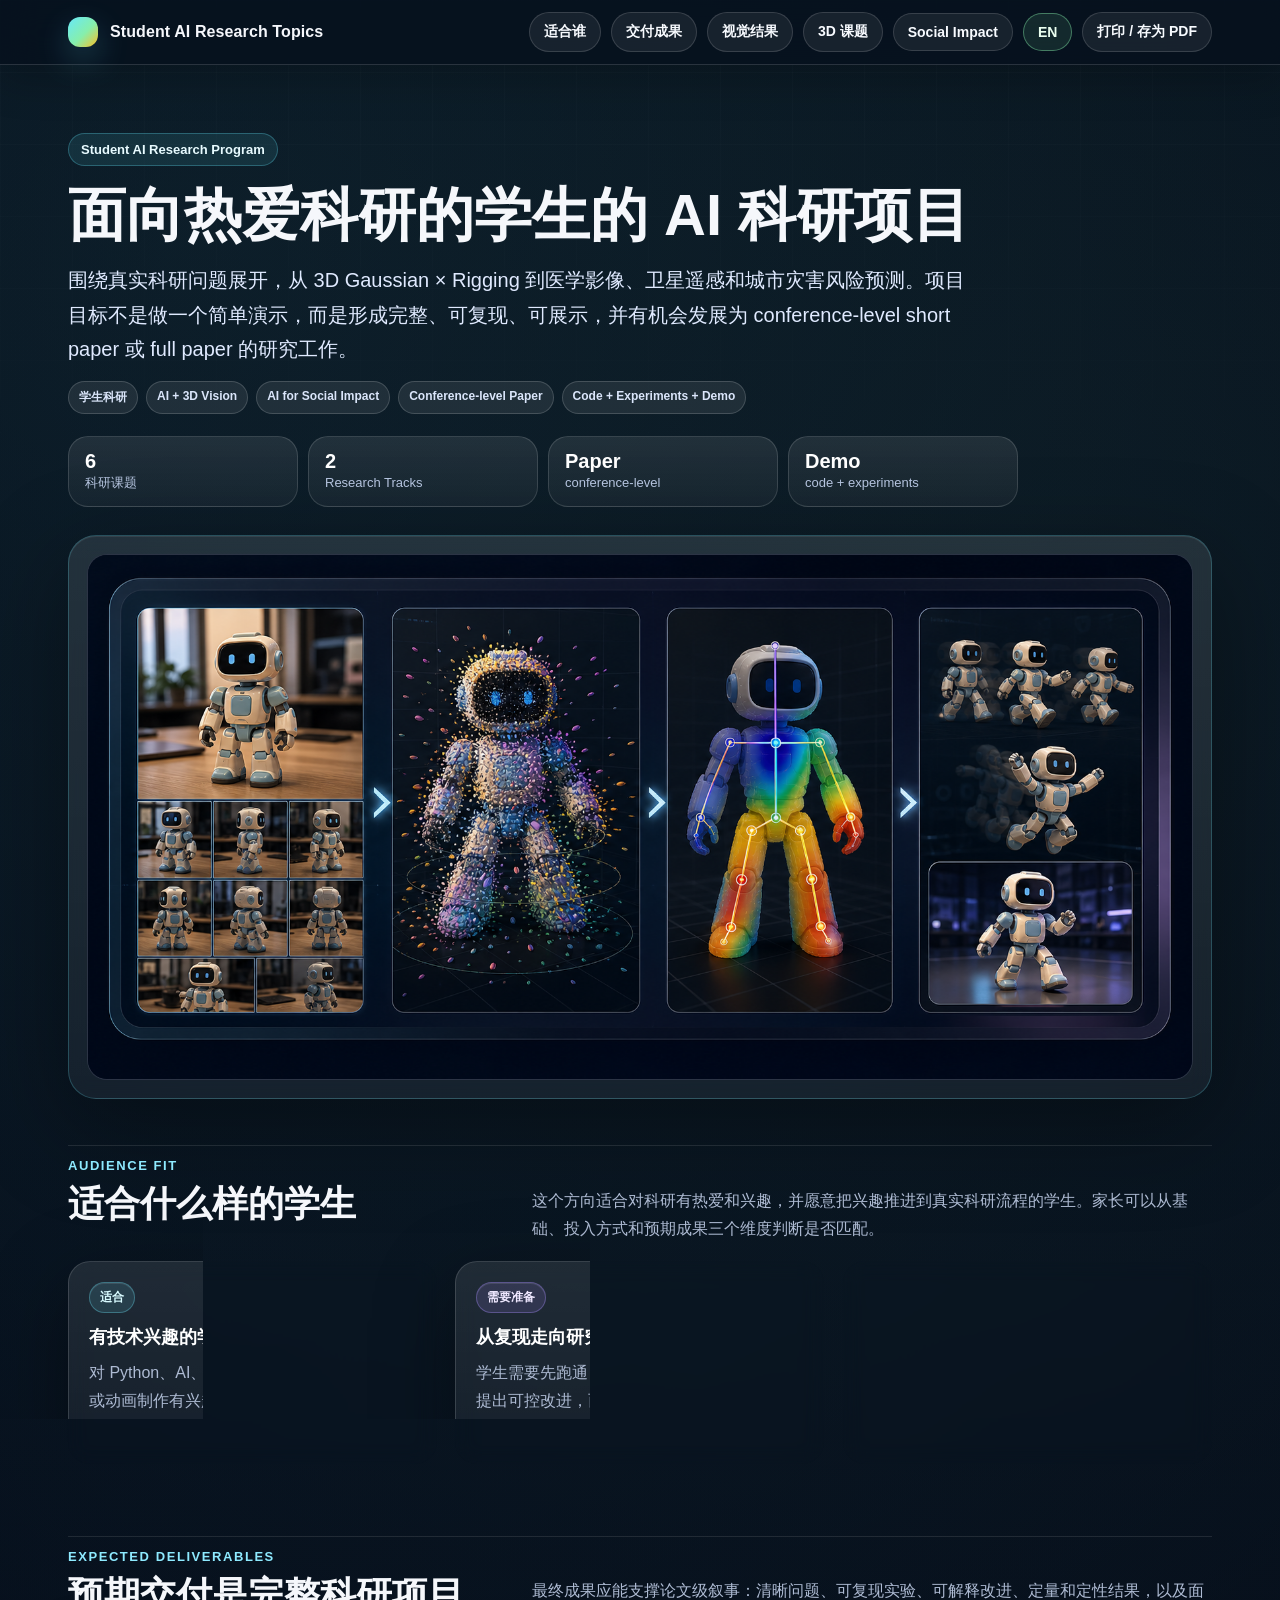
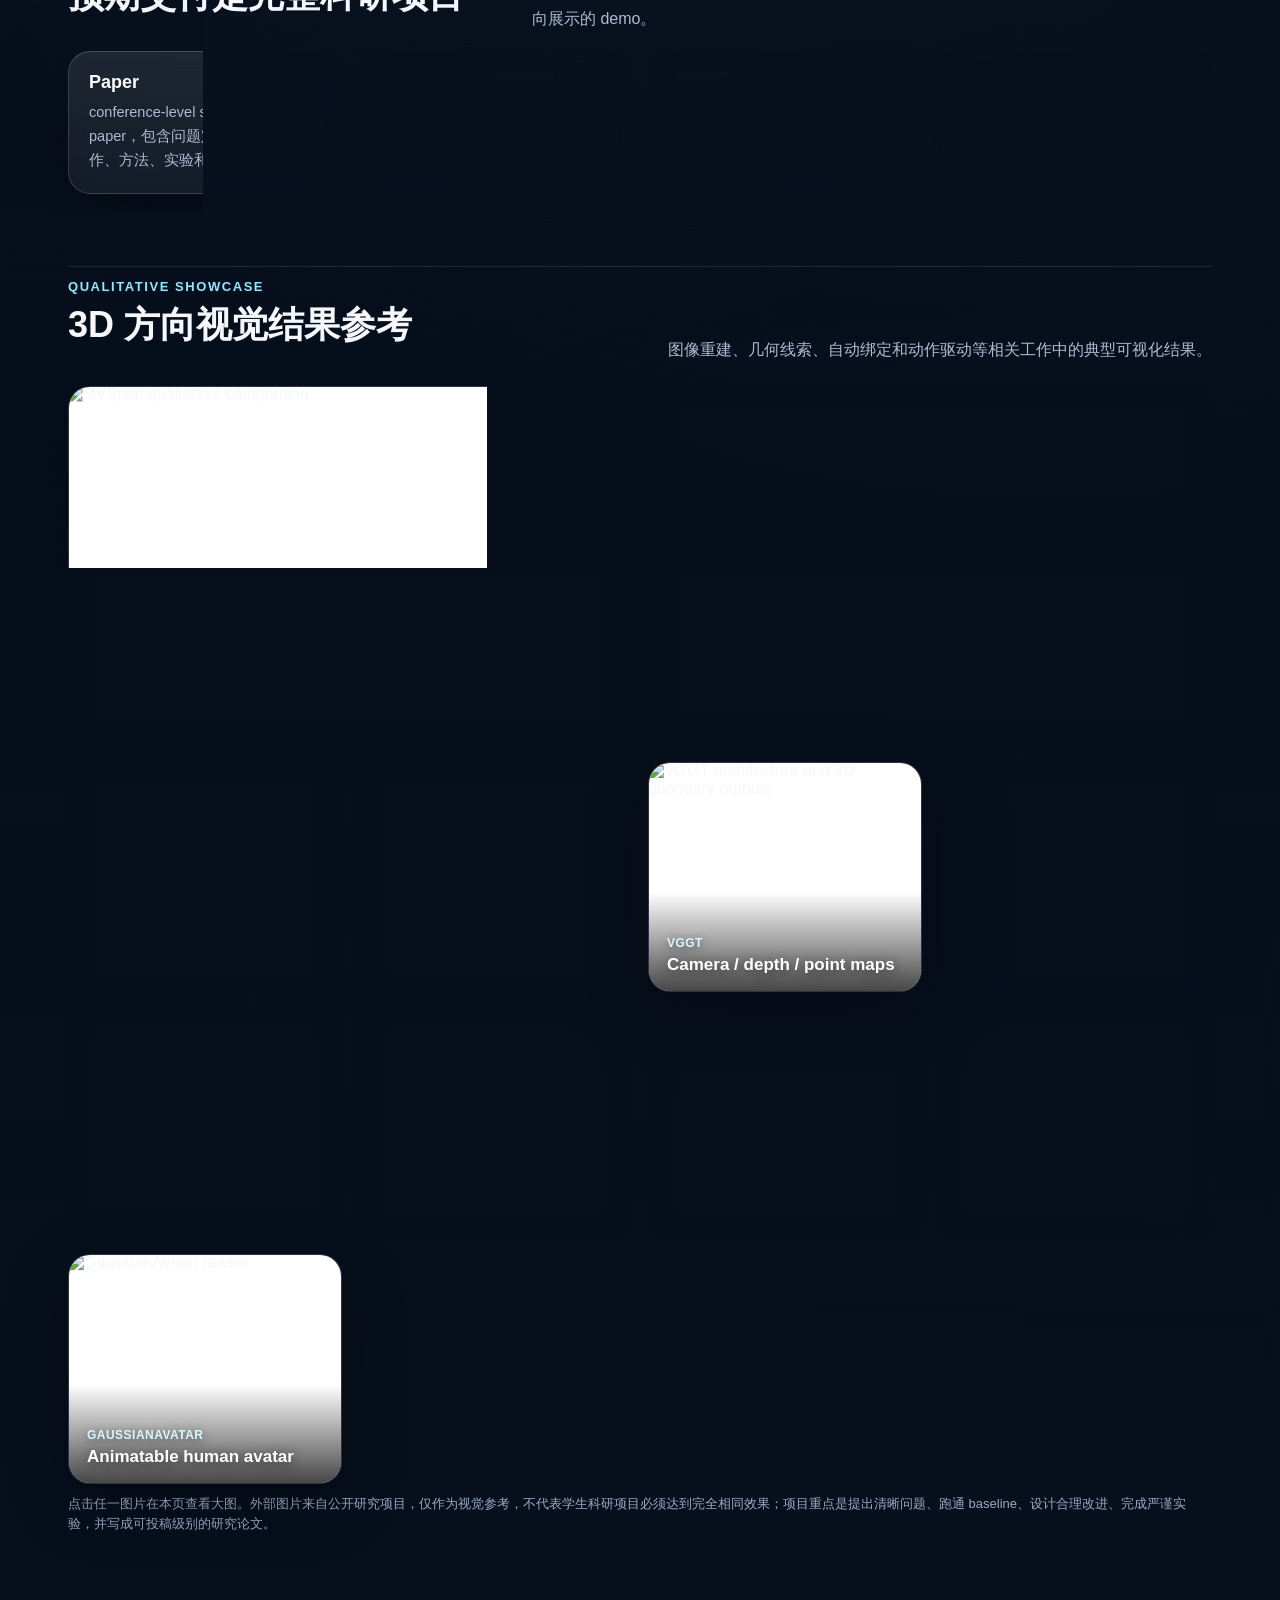
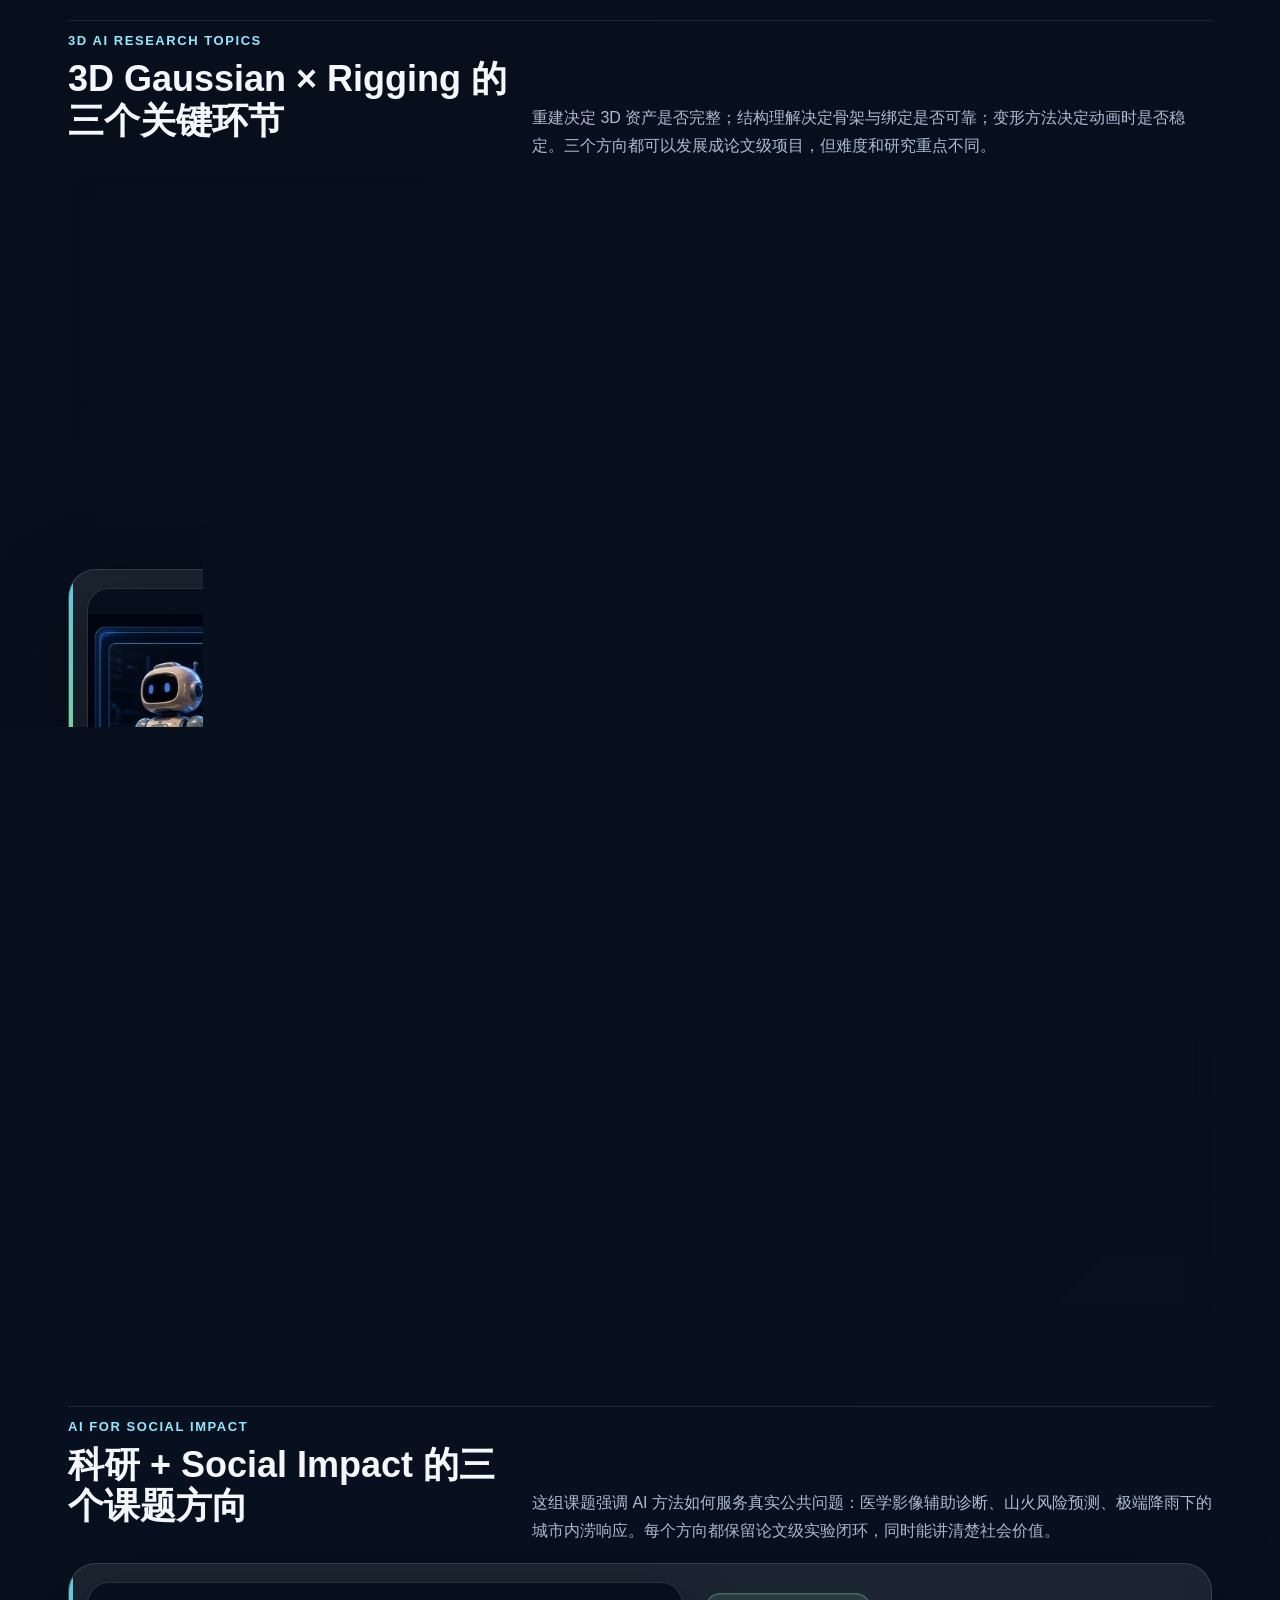
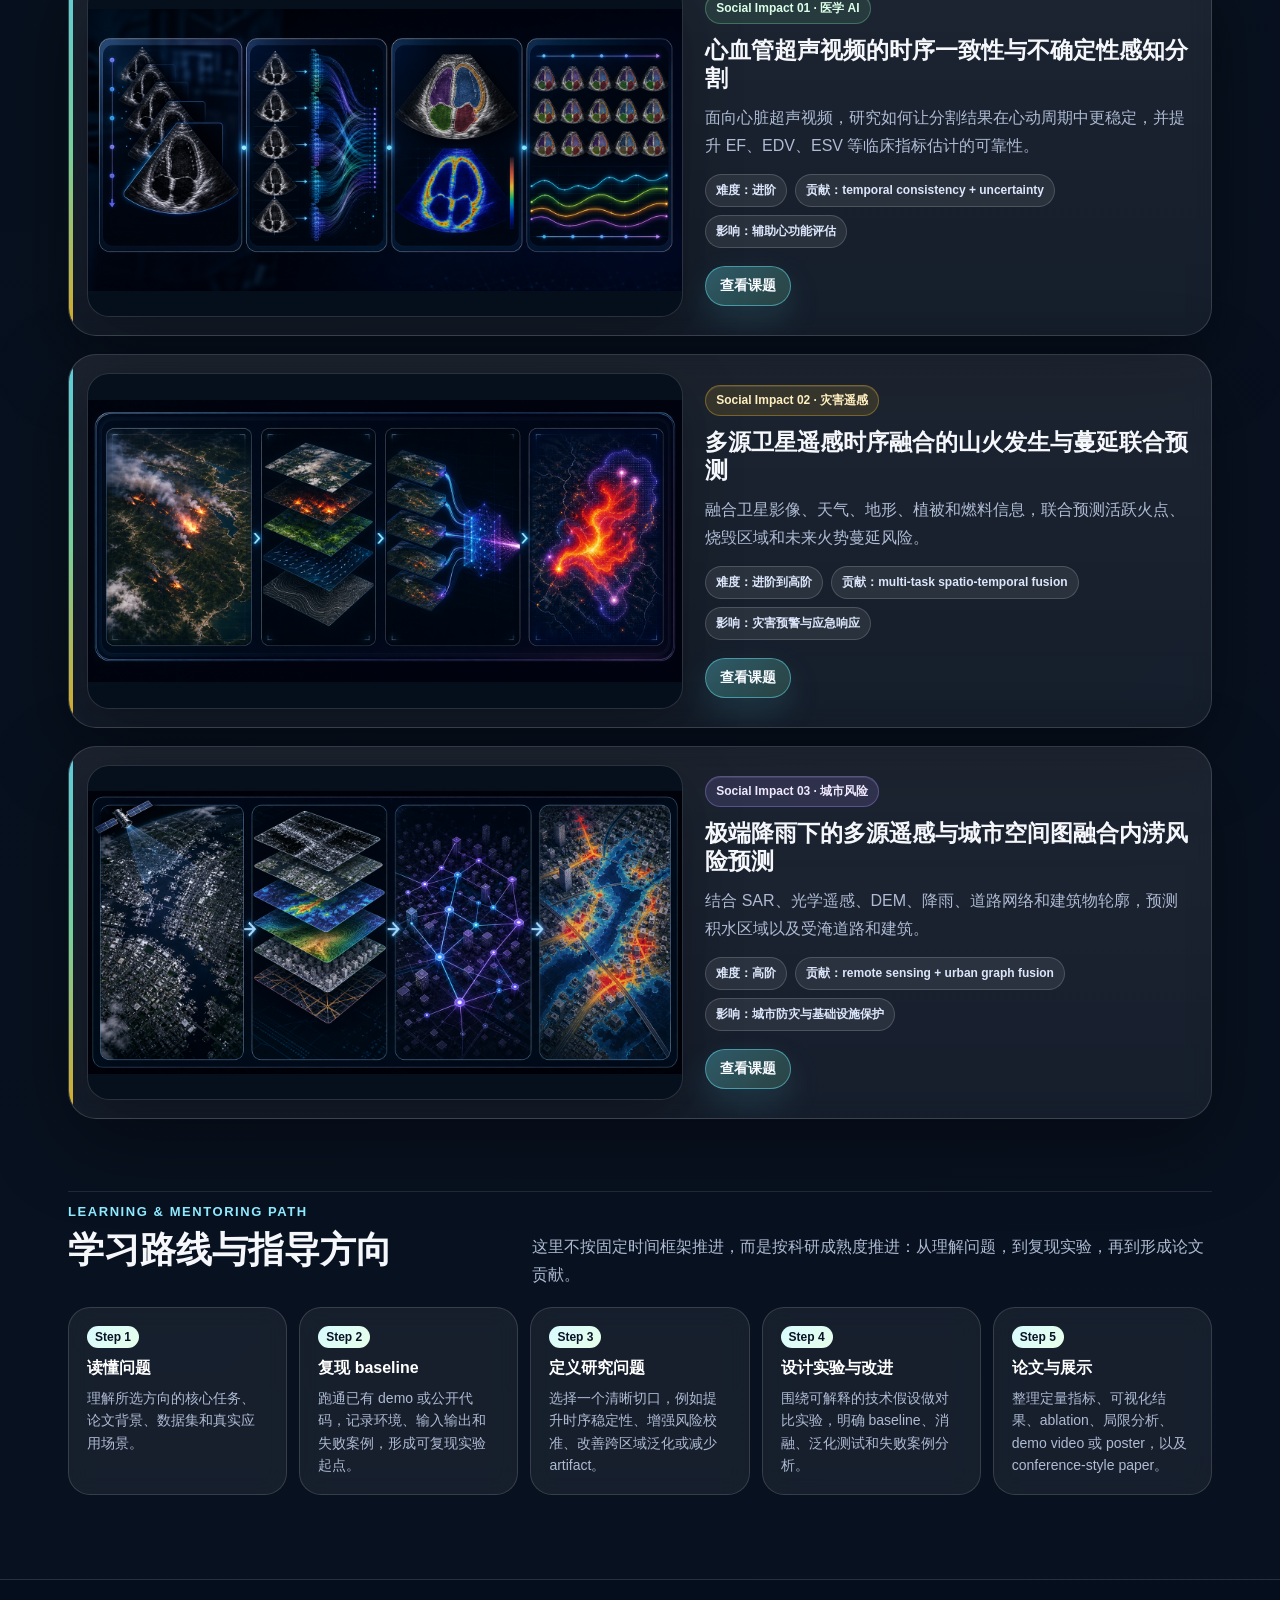
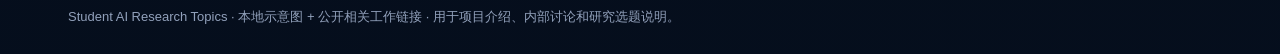
==== index.html @ fefeb930 "Initial commit" ====
﻿<!DOCTYPE html>
<html lang="zh-CN"><head><meta charset="utf-8"><meta name="viewport" content="width=device-width, initial-scale=1"><link rel="stylesheet" href="assets/style.css"><title>学生 AI 科研课题总览</title><meta name="description" content="面向对科研有热爱和兴趣的学生的 AI 科研课题总览，覆盖 3D AI 与 AI for Social Impact，目标产出 conference-level short paper 或 full paper。"></head><body><nav class="nav"><div class="container nav-inner"><a class="brand" href="index.html"><span class="brand-mark"></span><span>Student AI Research Topics</span></a><div class="nav-links"><a class="nav-link" href="index.html#fit">适合谁</a><a class="nav-link" href="index.html#deliverables">交付成果</a><a class="nav-link" href="index.html#showcase">视觉结果</a><a class="nav-link" href="index.html#topics">3D 课题</a><a class="nav-link" href="index.html#social-impact">Social Impact</a><a class="nav-link" href="index_en.html">EN</a><button class="btn" onclick="window.print()">打印 / 存为 PDF</button></div></div></nav><main>
<header class="hero visual-hero" id="overview"><div class="container"><div class="kicker">Student AI Research Program</div><h1>面向热爱科研的学生的 AI 科研项目</h1><p class="lead">围绕真实科研问题展开，从 3D Gaussian × Rigging 到医学影像、卫星遥感和城市灾害风险预测。项目目标不是做一个简单演示，而是形成完整、可复现、可展示，并有机会发展为 conference-level short paper 或 full paper 的研究工作。</p><div class="pills"><span class="pill">学生科研</span><span class="pill">AI + 3D Vision</span><span class="pill">AI for Social Impact</span><span class="pill">Conference-level Paper</span><span class="pill">Code + Experiments + Demo</span></div><div class="hero-metrics"><span><strong>6</strong>科研课题</span><span><strong>2</strong>Research Tracks</span><span><strong>Paper</strong>conference-level</span><span><strong>Demo</strong>code + experiments</span></div><div class="hero-card wide-teaser"><img src="assets/overview_pipeline_real.png" alt="从照片输入到3D Gaussian重建、骨架绑定和动画输出的真实风格流程图"></div></div></header>

<section id="fit" class="section-tight"><div class="container"><div class="section-title"><div><div class="eyebrow">Audience Fit</div><h2>适合什么样的学生</h2></div><p>这个方向适合对科研有热爱和兴趣，并愿意把兴趣推进到真实科研流程的学生。家长可以从基础、投入方式和预期成果三个维度判断是否匹配。</p></div><div class="grid-3"><article class="card compact"><span class="badge">适合</span><h4>有技术兴趣的学生</h4><p>对 Python、AI、数学、计算机视觉、3D 建模或动画制作有兴趣，愿意阅读论文、跑实验、分析失败案例。</p></article><article class="card compact"><span class="badge purple">需要准备</span><h4>从复现走向研究</h4><p>学生需要先跑通 baseline，再通过可视化诊断提出可控改进，而不是只拼接现成工具或制作演示视频。</p></article><article class="card compact"><span class="badge gold">不适合</span><h4>只想快速出展示效果</h4><p>如果完全不想写代码、不愿意调试模型，或只追求短期视觉包装，这个方向的科研强度会偏高。</p></article></div></div></section>

<section id="deliverables"><div class="container"><div class="section-title"><div><div class="eyebrow">Expected Deliverables</div><h2>预期交付是完整科研项目</h2></div><p>最终成果应能支撑论文级叙事：清晰问题、可复现实验、可解释改进、定量和定性结果，以及面向展示的 demo。</p></div><div class="grid-4 deliverable-grid"><article class="card compact"><strong>Paper</strong><p>conference-level short paper 或 full paper，包含问题定义、相关工作、方法、实验和局限分析。</p></article><article class="card compact"><strong>Code</strong><p>可运行的 GitHub 项目，记录环境、数据处理、baseline、改进模块和实验脚本。</p></article><article class="card compact"><strong>Results</strong><p>新视角渲染、3D viewer、骨架或热力图、动画对比、失败案例和关键指标表格。</p></article><article class="card compact"><strong>Presentation</strong><p>demo video、poster 或 slides，用于科研展示、申请材料和面试讲解。</p></article></div></div></section>

<section id="showcase" class="section-tight"><div class="container"><div class="section-title visual-title"><div><div class="eyebrow">Qualitative Showcase</div><h2>3D 方向视觉结果参考</h2></div><p>图像重建、几何线索、自动绑定和动作驱动等相关工作中的典型可视化结果。</p></div>
<div class="showcase-grid">
  <article class="showcase-card showcase-large"><button class="showcase-trigger" type="button" data-image="https://donydchen.github.io/mvsplat/static/images/sota_comparisons.png" data-title="MVSplat" data-subtitle="Sparse views → novel views" data-caption="少量输入视角生成可从新角度观看的 3D 表示。" data-source="https://donydchen.github.io/mvsplat/"><img src="https://donydchen.github.io/mvsplat/static/images/sota_comparisons.png" alt="MVSplat qualitative comparison" loading="lazy"><span class="zoom-hint">查看大图</span></button><div class="showcase-caption"><span>MVSplat</span><strong>Sparse views → novel views</strong></div></article>
  <article class="showcase-card showcase-large"><button class="showcase-trigger" type="button" data-image="https://yaoyx689.github.io/riggs_materials/teaser.png" data-title="RigGS" data-subtitle="Skeleton-driven articulated Gaussians" data-caption="骨架驱动的 articulated Gaussian 结果，展示从静态 3D 表示到可动资产的过渡。" data-source="https://yaoyx689.github.io/RigGS.html"><img src="https://yaoyx689.github.io/riggs_materials/teaser.png" alt="RigGS qualitative teaser" loading="lazy"><span class="zoom-hint">查看大图</span></button><div class="showcase-caption"><span>RigGS</span><strong>Skeleton-driven articulated Gaussians</strong></div></article>
  <article class="showcase-card"><button class="showcase-trigger" type="button" data-image="https://repo-sam.inria.fr/fungraph/3d-gaussian-splatting/content/images/comparisons/ours_bicycle.png" data-title="3DGS" data-subtitle="Photorealistic 3D rendering" data-caption="3D Gaussian Splatting 的高质量渲染效果。" data-source="https://repo-sam.inria.fr/fungraph/3d-gaussian-splatting/"><img src="https://repo-sam.inria.fr/fungraph/3d-gaussian-splatting/content/images/comparisons/ours_bicycle.png" alt="3D Gaussian Splatting bicycle scene" loading="lazy"><span class="zoom-hint">查看大图</span></button><div class="showcase-caption"><span>3DGS</span><strong>Photorealistic 3D rendering</strong></div></article>
  <article class="showcase-card"><button class="showcase-trigger" type="button" data-image="https://donydchen.github.io/mvsplat/static/images/point_clouds.png" data-title="MVSplat" data-subtitle="Geometry / depth evidence" data-caption="从图像中恢复点云、深度等几何线索。" data-source="https://donydchen.github.io/mvsplat/"><img src="https://donydchen.github.io/mvsplat/static/images/point_clouds.png" alt="MVSplat point cloud and depth maps" loading="lazy"><span class="zoom-hint">查看大图</span></button><div class="showcase-caption"><span>MVSplat</span><strong>Geometry / depth evidence</strong></div></article>
  <article class="showcase-card"><button class="showcase-trigger" type="button" data-image="https://vgg-t.github.io/resources/architecture_v4.png" data-title="VGGT" data-subtitle="Camera / depth / point maps" data-caption="相机、深度、点图等几何预测可以为 sparse-view reconstruction 提供先验。" data-source="https://vgg-t.github.io/"><img src="https://vgg-t.github.io/resources/architecture_v4.png" alt="VGGT architecture and 3D geometry outputs" loading="lazy"><span class="zoom-hint">查看大图</span></button><div class="showcase-caption"><span>VGGT</span><strong>Camera / depth / point maps</strong></div></article>
  <article class="showcase-card"><button class="showcase-trigger" type="button" data-image="https://zjp-shadow.github.io/works/UniRig/static/images/result.png" data-title="UniRig" data-subtitle="3D model → skeleton &amp; skinning" data-caption="自动预测骨架与 skinning weights，让 3D 模型能够被驱动。" data-source="https://zjp-shadow.github.io/works/UniRig/"><img src="https://zjp-shadow.github.io/works/UniRig/static/images/result.png" alt="UniRig rigging result" loading="lazy"><span class="zoom-hint">查看大图</span></button><div class="showcase-caption"><span>UniRig</span><strong>3D model → skeleton &amp; skinning</strong></div></article>
  <article class="showcase-card"><button class="showcase-trigger" type="button" data-image="https://zjp-shadow.github.io/works/UniRig/static/images/pipeline.png" data-title="UniRig" data-subtitle="Automatic rigging pipeline" data-caption="从几何输入到 skeleton、joint、skinning 的自动绑定流程。" data-source="https://zjp-shadow.github.io/works/UniRig/"><img src="https://zjp-shadow.github.io/works/UniRig/static/images/pipeline.png" alt="UniRig pipeline" loading="lazy"><span class="zoom-hint">查看大图</span></button><div class="showcase-caption"><span>UniRig</span><strong>Automatic rigging pipeline</strong></div></article>
  <article class="showcase-card"><button class="showcase-trigger" type="button" data-image="https://yaoyx689.github.io/riggs_materials/pipeline.png" data-title="RigGS" data-subtitle="Pose editing &amp; interpolation" data-caption="在 Gaussian 表示上进行姿态编辑、插值和变形渲染。" data-source="https://yaoyx689.github.io/RigGS.html"><img src="https://yaoyx689.github.io/riggs_materials/pipeline.png" alt="RigGS pipeline" loading="lazy"><span class="zoom-hint">查看大图</span></button><div class="showcase-caption"><span>RigGS</span><strong>Pose editing &amp; interpolation</strong></div></article>
  <article class="showcase-card"><button class="showcase-trigger" type="button" data-image="https://animatable-gaussians.github.io/assets/overview.jpg" data-title="Animatable Gaussians" data-subtitle="Pose-dependent Gaussian maps" data-caption="面向人体/角色动画的 Gaussian-based 表示。" data-source="https://animatable-gaussians.github.io/"><img src="https://animatable-gaussians.github.io/assets/overview.jpg" alt="Animatable Gaussians overview" loading="lazy"><span class="zoom-hint">查看大图</span></button><div class="showcase-caption"><span>Animatable Gaussians</span><strong>Pose-dependent Gaussian maps</strong></div></article>
  <article class="showcase-card"><button class="showcase-trigger" type="button" data-image="https://neuralbodies.github.io/3DGS-Avatar/images/pipeline.png" data-title="3DGS-Avatar" data-subtitle="Deformable Gaussian avatar" data-caption="通过可变形 Gaussian 表示实现 avatar 建模与动画。" data-source="https://neuralbodies.github.io/3DGS-Avatar/"><img src="https://neuralbodies.github.io/3DGS-Avatar/images/pipeline.png" alt="3DGS-Avatar pipeline" loading="lazy"><span class="zoom-hint">查看大图</span></button><div class="showcase-caption"><span>3DGS-Avatar</span><strong>Deformable Gaussian avatar</strong></div></article>
  <article class="showcase-card"><button class="showcase-trigger" type="button" data-image="https://huliangxiao.github.io/assets/GaussianAvatar/teaser.png" data-title="GaussianAvatar" data-subtitle="Animatable human avatar" data-caption="动态人像资产的 Gaussian 表示与动画结果。" data-source="https://huliangxiao.github.io/GaussianAvatar"><img src="https://huliangxiao.github.io/assets/GaussianAvatar/teaser.png" alt="GaussianAvatar teaser" loading="lazy"><span class="zoom-hint">查看大图</span></button><div class="showcase-caption"><span>GaussianAvatar</span><strong>Animatable human avatar</strong></div></article>
</div>
<p class="caption">点击任一图片在本页查看大图。外部图片来自公开研究项目，仅作为视觉参考，不代表学生科研项目必须达到完全相同效果；项目重点是提出清晰问题、跑通 baseline、设计合理改进、完成严谨实验，并写成可投稿级别的研究论文。</p></div></section>

<section id="topics"><div class="container"><div class="section-title"><div><div class="eyebrow">3D AI Research Topics</div><h2>3D Gaussian × Rigging 的三个关键环节</h2></div><p>重建决定 3D 资产是否完整；结构理解决定骨架与绑定是否可靠；变形方法决定动画时是否稳定。三个方向都可以发展成论文级项目，但难度和研究重点不同。</p></div><div class="topic-map"><article class="topic-card"><img src="assets/topic1_teaser_real.png" alt="课题一 teaser"><div><span class="badge">课题一 · 入门推荐</span><h3>结构感知 Sparse-view Gaussian Reconstruction</h3><p>少量图像 → 适合 rigging 的 3D Gaussian asset。适合作为学生进入 3D AI 科研的起点，重点是重建质量、几何诊断和下游绑定影响。</p><div class="pills"><span class="pill">难度：入门到进阶</span><span class="pill">贡献：rigging-aware evaluation</span><span class="pill">成果：3D viewer + 实验表格</span></div><a class="btn primary" href="01_rigging_aware_gaussian_reconstruction.html">查看课题一</a></div></article><article class="topic-card"><img src="assets/topic2_teaser_real.png" alt="课题二 teaser"><div><span class="badge purple">课题二 · 进阶研究</span><h3>类别无关 Articulation Evidence 学习</h3><p>Gaussian primitives → joint / bone / uncertainty evidence。适合做成更明确的机器学习研究，核心是 soft label、泛化实验和下游验证。</p><div class="pills"><span class="pill">难度：进阶</span><span class="pill">贡献：class-agnostic evidence</span><span class="pill">成果：heatmap + 泛化分析</span></div><a class="btn primary" href="02_class_agnostic_articulation_evidence.html">查看课题二</a></div></article><article class="topic-card"><img src="assets/topic3_teaser_real.png" alt="课题三 teaser"><div><span class="badge gold">课题三 · 高阶挑战</span><h3>Gaussian-domain Skinning 与 Deformation</h3><p>Rigged Gaussian + pose → 稳定的 animation rendering。适合图形学和几何基础更强的学生，重点是变形规则、artifact 诊断和时间稳定性。</p><div class="pills"><span class="pill">难度：高阶</span><span class="pill">贡献：Gaussian-aware deformation</span><span class="pill">成果：动画对比 + 稳定性指标</span></div><a class="btn primary" href="03_gaussian_domain_skinning_deformation.html">查看课题三</a></div></article></div></div></section>

<section id="social-impact" class="section-tight"><div class="container"><div class="section-title"><div><div class="eyebrow">AI for Social Impact</div><h2>科研 + Social Impact 的三个课题方向</h2></div><p>这组课题强调 AI 方法如何服务真实公共问题：医学影像辅助诊断、山火风险预测、极端降雨下的城市内涝响应。每个方向都保留论文级实验闭环，同时能讲清楚社会价值。</p></div><div class="topic-map"><article class="topic-card"><img src="assets/social_topic1_ultrasound_teaser_real.png" alt="心血管超声分割课题 teaser"><div><span class="badge green">Social Impact 01 · 医学 AI</span><h3>心血管超声视频的时序一致性与不确定性感知分割</h3><p>面向心脏超声视频，研究如何让分割结果在心动周期中更稳定，并提升 EF、EDV、ESV 等临床指标估计的可靠性。</p><div class="pills"><span class="pill">难度：进阶</span><span class="pill">贡献：temporal consistency + uncertainty</span><span class="pill">影响：辅助心功能评估</span></div><a class="btn primary" href="01_cardiovascular_ultrasound_segmentation.html">查看课题</a></div></article><article class="topic-card"><img src="assets/social_topic2_wildfire_teaser_real.png" alt="卫星山火预测课题 teaser"><div><span class="badge gold">Social Impact 02 · 灾害遥感</span><h3>多源卫星遥感时序融合的山火发生与蔓延联合预测</h3><p>融合卫星影像、天气、地形、植被和燃料信息，联合预测活跃火点、烧毁区域和未来火势蔓延风险。</p><div class="pills"><span class="pill">难度：进阶到高阶</span><span class="pill">贡献：multi-task spatio-temporal fusion</span><span class="pill">影响：灾害预警与应急响应</span></div><a class="btn primary" href="02_satellite_wildfire_prediction.html">查看课题</a></div></article><article class="topic-card"><img src="assets/social_topic3_flood_teaser_real.png" alt="城市内涝风险预测课题 teaser"><div><span class="badge purple">Social Impact 03 · 城市风险</span><h3>极端降雨下的多源遥感与城市空间图融合内涝风险预测</h3><p>结合 SAR、光学遥感、DEM、降雨、道路网络和建筑物轮廓，预测积水区域以及受淹道路和建筑。</p><div class="pills"><span class="pill">难度：高阶</span><span class="pill">贡献：remote sensing + urban graph fusion</span><span class="pill">影响：城市防灾与基础设施保护</span></div><a class="btn primary" href="03_urban_flood_risk_prediction.html">查看课题</a></div></article></div></div></section>

<section><div class="container"><div class="section-title"><div><div class="eyebrow">Learning &amp; Mentoring Path</div><h2>学习路线与指导方向</h2></div><p>这里不按固定时间框架推进，而是按科研成熟度推进：从理解问题，到复现实验，再到形成论文贡献。</p></div><div class="timeline compact-timeline"><div class="stage"><span class="tag">Step 1</span><strong>读懂问题</strong><p>理解所选方向的核心任务、论文背景、数据集和真实应用场景。</p></div><div class="stage"><span class="tag">Step 2</span><strong>复现 baseline</strong><p>跑通已有 demo 或公开代码，记录环境、输入输出和失败案例，形成可复现实验起点。</p></div><div class="stage"><span class="tag">Step 3</span><strong>定义研究问题</strong><p>选择一个清晰切口，例如提升时序稳定性、增强风险校准、改善跨区域泛化或减少 artifact。</p></div><div class="stage"><span class="tag">Step 4</span><strong>设计实验与改进</strong><p>围绕可解释的技术假设做对比实验，明确 baseline、消融、泛化测试和失败案例分析。</p></div><div class="stage"><span class="tag">Step 5</span><strong>论文与展示</strong><p>整理定量指标、可视化结果、ablation、局限分析、demo video 或 poster，以及 conference-style paper。</p></div></div></div></section>

<div class="lightbox" id="showcaseLightbox" aria-hidden="true" role="dialog" aria-modal="true" aria-label="视觉结果大图预览">
  <div class="lightbox-backdrop" data-lightbox-close></div>
  <div class="lightbox-panel" role="document">
    <button class="lightbox-close" type="button" aria-label="关闭" data-lightbox-close>×</button>
    <div class="lightbox-image-wrap"><img id="lightboxImage" src="" alt=""></div>
    <div class="lightbox-info">
      <div><div class="eyebrow" id="lightboxTitle"></div><h3 id="lightboxSubtitle"></h3><p id="lightboxCaption"></p></div>
      <a class="btn lightbox-link" id="lightboxSource" href="#" target="_blank" rel="noopener">查看原项目页</a>
    </div>
  </div>
</div>
<script>
(function(){
  const modal = document.getElementById('showcaseLightbox');
  const img = document.getElementById('lightboxImage');
  const title = document.getElementById('lightboxTitle');
  const subtitle = document.getElementById('lightboxSubtitle');
  const caption = document.getElementById('lightboxCaption');
  const source = document.getElementById('lightboxSource');
  if(!modal || !img) return;
  function openLightbox(trigger){
    img.src = trigger.dataset.image || '';
    img.alt = (trigger.dataset.title || '') + ' — ' + (trigger.dataset.subtitle || '');
    title.textContent = trigger.dataset.title || '';
    subtitle.textContent = trigger.dataset.subtitle || '';
    caption.textContent = trigger.dataset.caption || '';
    if(trigger.dataset.source){
      source.href = trigger.dataset.source;
      source.style.display = 'inline-flex';
    }else{
      source.style.display = 'none';
    }
    modal.classList.add('is-open');
    modal.setAttribute('aria-hidden','false');
    document.body.classList.add('lightbox-open');
  }
  function closeLightbox(){
    modal.classList.remove('is-open');
    modal.setAttribute('aria-hidden','true');
    document.body.classList.remove('lightbox-open');
    setTimeout(function(){ if(!modal.classList.contains('is-open')) img.src=''; }, 160);
  }
  document.querySelectorAll('.showcase-trigger').forEach(function(btn){
    btn.addEventListener('click', function(){ openLightbox(btn); });
  });
  modal.querySelectorAll('[data-lightbox-close]').forEach(function(el){
    el.addEventListener('click', closeLightbox);
  });
  document.addEventListener('keydown', function(event){
    if(event.key === 'Escape' && modal.classList.contains('is-open')) closeLightbox();
  });
})();
</script>
</main><footer class="footer"><div class="container">Student AI Research Topics · 本地示意图 + 公开相关工作链接 · 用于项目介绍、内部讨论和研究选题说明。</div></footer></body></html>
---- assets/style.css ----
:root{
  --bg:#08111f;
  --bg2:#0b1730;
  --panel:#111d35;
  --panel2:#0e1a31;
  --text:#f5f7fb;
  --muted:#aebbd3;
  --soft:#dce6ff;
  --line:rgba(255,255,255,.14);
  --line2:rgba(255,255,255,.22);
  --accent:#6ee7f9;
  --accent2:#a78bfa;
  --accent3:#fbbf24;
  --good:#86efac;
  --warn:#fb7185;
  --shadow:0 24px 80px rgba(0,0,0,.35);
  --radius:28px;
}
*{box-sizing:border-box}
html{scroll-behavior:smooth}
body{
  margin:0;
  font-family:-apple-system,BlinkMacSystemFont,"Segoe UI",Roboto,"Noto Sans SC","PingFang SC","Microsoft YaHei",Arial,sans-serif;
  color:var(--text);
  background:
    radial-gradient(circle at 10% 0%,rgba(103,232,249,.20),transparent 30%),
    radial-gradient(circle at 90% 10%,rgba(167,139,250,.25),transparent 34%),
    linear-gradient(135deg,#06101d 0%,#08111f 45%,#0b1730 100%);
  min-height:100vh;
}
a{color:inherit;text-decoration:none}
img{max-width:100%;display:block}
.container{max-width:1200px;margin:0 auto;padding:0 28px}
.nav{
  position:sticky;top:0;z-index:20;
  border-bottom:1px solid var(--line);
  background:rgba(6,16,29,.78);
  backdrop-filter:blur(18px);
}
.nav-inner{display:flex;align-items:center;justify-content:space-between;gap:18px;min-height:64px}
.brand{display:flex;align-items:center;gap:12px;font-weight:850;letter-spacing:.1px}
.brand-mark{width:30px;height:30px;border-radius:12px;background:linear-gradient(135deg,var(--accent),var(--accent2));box-shadow:0 12px 32px rgba(110,231,249,.24)}
.nav-links{display:flex;gap:10px;align-items:center;flex-wrap:wrap;justify-content:flex-end}
.nav-link,.btn{
  display:inline-flex;align-items:center;justify-content:center;gap:8px;
  padding:10px 14px;border:1px solid var(--line);border-radius:999px;
  background:rgba(255,255,255,.07);color:#f8fbff;font-weight:760;font-size:14px;
}
.nav-link:hover,.btn:hover{border-color:var(--line2);background:rgba(255,255,255,.11)}
.btn.primary{background:linear-gradient(135deg,rgba(110,231,249,.28),rgba(167,139,250,.30));border-color:rgba(110,231,249,.38)}
.hero{padding:68px 0 30px}
.kicker{display:inline-flex;width:max-content;padding:8px 12px;border-radius:999px;border:1px solid var(--line);background:rgba(255,255,255,.08);color:#e8f3ff;font-weight:820;font-size:13px;margin-bottom:18px}
h1{font-size:58px;line-height:1.06;letter-spacing:-1.7px;margin:0 0 18px;max-width:980px}
h2{font-size:36px;line-height:1.16;letter-spacing:-.7px;margin:0 0 18px}
h3{font-size:23px;line-height:1.22;margin:0 0 12px}
h4{font-size:18px;margin:0 0 10px}
p{color:var(--muted);font-size:16px;line-height:1.75;margin:0 0 14px}.lead{font-size:20px;line-height:1.72;color:#dbe7ff;max-width:900px}.small{font-size:13px;color:#92a1bb}.eyebrow{font-size:13px;color:#9bdcf2;font-weight:850;text-transform:uppercase;letter-spacing:.12em;margin-bottom:10px}
section{padding:44px 0}.section-tight{padding:28px 0}.section-title{display:flex;align-items:flex-end;justify-content:space-between;gap:20px;margin-bottom:18px}.section-title p{max-width:680px;margin:0}
.hero-grid{display:grid;grid-template-columns:1fr;gap:26px;align-items:start}.hero-card,.card,.panel{
  border:1px solid var(--line);background:linear-gradient(180deg,rgba(255,255,255,.095),rgba(255,255,255,.055));border-radius:var(--radius);box-shadow:var(--shadow)
}.hero-card{padding:20px;overflow-x:auto}.hero-card img{width:100%;min-width:900px;height:auto;border-radius:24px;border:1px solid var(--line);background:#091326}
.grid-3{display:grid;grid-template-columns:repeat(3,1fr);gap:18px}.grid-2{display:grid;grid-template-columns:repeat(2,1fr);gap:18px}.grid-4{display:grid;grid-template-columns:repeat(4,1fr);gap:16px}
.card{padding:24px;min-height:100%}.card.compact{padding:20px}.card h3,.card h4{color:#fff}.card p:last-child{margin-bottom:0}
.badge{display:inline-flex;width:max-content;align-items:center;gap:6px;border-radius:999px;padding:6px 10px;font-size:12px;font-weight:860;border:1px solid rgba(110,231,249,.32);background:rgba(110,231,249,.12);color:#d9fbff;margin-bottom:12px}.badge.purple{border-color:rgba(167,139,250,.36);background:rgba(167,139,250,.14);color:#efe8ff}.badge.gold{border-color:rgba(251,191,36,.34);background:rgba(251,191,36,.12);color:#ffefc0}.badge.green{border-color:rgba(134,239,172,.30);background:rgba(134,239,172,.11);color:#dbffe8}
.pills{display:flex;flex-wrap:wrap;gap:8px;margin-top:14px}.pill{display:inline-flex;padding:7px 10px;border-radius:999px;border:1px solid var(--line);background:rgba(255,255,255,.075);color:#dbe6fb;font-size:12px;font-weight:780}.pill.dim{color:#aebbd3}
.flow{display:grid;grid-template-columns:1fr 1fr 1fr;gap:14px}.flow-step{border:1px solid var(--line);border-radius:22px;background:rgba(255,255,255,.06);padding:18px;position:relative}.flow-step:not(:last-child)::after{content:'→';position:absolute;right:-16px;top:50%;transform:translateY(-50%);color:#b8c7e4;font-weight:900;font-size:24px}.flow-step strong{display:block;font-size:18px;color:#fff;margin-bottom:8px}.flow-step span{display:block;color:#aebbd3;line-height:1.55;font-size:14px}.io-grid{display:grid;grid-template-columns:repeat(4,1fr);gap:14px}.io-card{border:1px solid var(--line);border-radius:22px;background:rgba(255,255,255,.065);padding:18px}.io-card .num{font-weight:900;color:var(--accent);font-size:13px;margin-bottom:8px}.io-card strong{display:block;color:#fff;margin-bottom:8px}.io-card p{font-size:14px;line-height:1.58;margin:0}.timeline{display:grid;grid-template-columns:repeat(5,1fr);gap:12px}.stage{padding:18px;border:1px solid var(--line);border-radius:22px;background:rgba(255,255,255,.06)}.stage strong{display:block;color:#fff;margin-bottom:8px}.stage p{font-size:14px;line-height:1.6;margin:0}.stage .tag{display:inline-block;color:#091326;background:#c7f3ff;border-radius:999px;padding:4px 8px;font-size:12px;font-weight:900;margin-bottom:10px}
.figure-wrap{border:1px solid var(--line);border-radius:30px;background:rgba(255,255,255,.06);box-shadow:var(--shadow);padding:16px}.figure-wrap img{border-radius:22px;border:1px solid var(--line);background:#07111f}.caption{font-size:13px;color:#9aaac3;line-height:1.55;margin-top:10px}.caption a{color:#cdefff;text-decoration:underline;text-decoration-color:rgba(205,239,255,.34)}
.ref-grid{display:grid;grid-template-columns:repeat(3,1fr);gap:16px}.ref-card{overflow:hidden;border:1px solid var(--line);border-radius:24px;background:rgba(255,255,255,.06)}.ref-img{height:162px;background:#f8fafc;display:flex;align-items:center;justify-content:center;overflow:hidden}.ref-img img{width:100%;height:100%;object-fit:contain;background:#fff}.ref-body{padding:16px}.ref-body strong{display:block;margin-bottom:6px}.ref-body p{font-size:13.5px;line-height:1.55;margin:0;color:#aebbd3}.ref-body a{color:#dff8ff;text-decoration:underline;text-decoration-color:rgba(223,248,255,.35)}
.table{width:100%;border-collapse:collapse;overflow:hidden;border-radius:18px}.table th,.table td{text-align:left;border-bottom:1px solid var(--line);padding:13px 14px;font-size:14px;vertical-align:top}.table th{color:#fff;background:rgba(255,255,255,.08)}.table td{color:#b8c7e2}.table tr:last-child td{border-bottom:none}.split{display:grid;grid-template-columns:1fr 1fr;gap:18px}.callout{border:1px solid rgba(110,231,249,.28);border-radius:24px;background:linear-gradient(135deg,rgba(110,231,249,.12),rgba(167,139,250,.10));padding:20px}.callout strong{display:block;color:#fff;margin-bottom:8px}.callout p{margin:0}.quote{font-size:19px;color:#e8f1ff;line-height:1.72;border-left:3px solid var(--accent);padding-left:18px;margin:0}.footer{border-top:1px solid var(--line);padding:28px 0;color:#91a1bb;font-size:13px;margin-top:40px}.footer a{text-decoration:underline;text-decoration-color:rgba(145,161,187,.4)}
.print-note{display:none}
@media(max-width:1050px){.grid-3,.grid-4,.ref-grid,.timeline{grid-template-columns:1fr 1fr}.io-grid{grid-template-columns:1fr 1fr}.flow{grid-template-columns:1fr}.flow-step:not(:last-child)::after{display:none}h1{font-size:46px}.split{grid-template-columns:1fr}}
@media(max-width:680px){.container{padding:0 18px}.hero-card{padding:12px}.hero-card img{min-width:760px}.nav-inner{align-items:flex-start;flex-direction:column;padding:12px 0}.nav-links{justify-content:flex-start}.hero{padding:50px 0 18px}h1{font-size:36px}.lead{font-size:17px}.grid-2,.grid-3,.grid-4,.io-grid,.ref-grid,.timeline{grid-template-columns:1fr}.section-title{display:block}.ref-img{height:140px}}
@media print{body{background:#fff;color:#111}.nav{position:static;background:#fff}.nav-link,.btn{display:none}.hero-card,.card,.panel,.figure-wrap,.ref-card,.callout{box-shadow:none;background:#fff;color:#111;border-color:#ddd}.lead,p,.small,.caption,.card p,.ref-body p,.io-card p,.stage p,.table td{color:#333}h1,h2,h3,h4,.card h3,.card h4,.ref-body strong,.stage strong,.io-card strong{color:#111}.print-note{display:block}.footer{color:#333}.badge,.pill{color:#111;border-color:#ddd;background:#f5f5f5}.ref-img{background:#fff}.container{max-width:100%;padding:0 20px}}

/* Homepage visual showcase update */
.visual-hero{padding-bottom:18px}
.visual-hero h1{max-width:1120px}
.wide-teaser{margin-top:28px;padding:18px}
.wide-teaser img{min-width:980px}
.visual-title{margin-bottom:22px}
.showcase-grid{
  display:grid;
  grid-template-columns:repeat(4,1fr);
  gap:16px;
}
.showcase-card{
  position:relative;
  min-height:230px;
  border:1px solid var(--line);
  border-radius:26px;
  overflow:hidden;
  background:#0a1324;
  box-shadow:0 18px 60px rgba(0,0,0,.28);
}
.showcase-card.showcase-large{grid-column:span 2;min-height:360px}
.showcase-trigger{display:block;width:100%;height:100%;border:0;padding:0;margin:0;background:transparent;color:inherit;font:inherit;text-align:left;cursor:zoom-in}
.showcase-card img{
  width:100%;height:100%;object-fit:cover;
  transform:scale(1.01);
  transition:transform .35s ease, filter .35s ease;
  background:#fff;
}
.showcase-card:hover img{transform:scale(1.045);filter:saturate(1.06) contrast(1.03)}
.showcase-caption{
  position:absolute;left:0;right:0;bottom:0;
  padding:18px 18px 16px;
  background:linear-gradient(180deg,transparent,rgba(0,0,0,.72));
  pointer-events:none;
}
.showcase-caption span{display:block;font-size:12px;font-weight:850;color:#d7f7ff;letter-spacing:.04em;text-transform:uppercase;margin-bottom:4px;text-shadow:0 2px 10px rgba(0,0,0,.5)}
.showcase-caption strong{display:block;color:#fff;font-size:17px;line-height:1.25;text-shadow:0 2px 12px rgba(0,0,0,.6)}
.topic-map{display:grid;grid-template-columns:1fr;gap:18px}
.topic-card{
  display:grid;grid-template-columns:minmax(420px,1.05fr) minmax(300px,.95fr);gap:22px;align-items:center;
  border:1px solid var(--line);border-radius:28px;background:linear-gradient(180deg,rgba(255,255,255,.088),rgba(255,255,255,.055));
  padding:18px;box-shadow:var(--shadow);
}
.topic-card img{width:100%;border-radius:22px;border:1px solid var(--line);background:#07111f}
.topic-card p{max-width:520px}
.topic-card .pills{margin:10px 0 14px}
.topic-card .btn{margin-top:4px}
.deliverable-grid .card strong{display:block;color:#fff;font-size:18px;margin-bottom:8px}
.deliverable-grid .card p{font-size:14.5px;line-height:1.65;margin-bottom:0}
.table th:nth-child(3),.table td:nth-child(3){width:42%}
.compact-timeline .stage{min-height:150px}
@media(max-width:1050px){.showcase-grid{grid-template-columns:repeat(2,1fr)}.topic-card{grid-template-columns:1fr}.showcase-card.showcase-large{grid-column:span 1;min-height:300px}}
@media(max-width:680px){.showcase-grid{grid-template-columns:1fr}.showcase-card,.showcase-card.showcase-large{min-height:240px}.wide-teaser img{min-width:760px}.showcase-caption strong{font-size:15px}}
@media print{.showcase-card,.topic-card{box-shadow:none;background:#fff;border-color:#ddd}.showcase-caption{position:static;background:#fff}.showcase-caption span,.showcase-caption strong{color:#111;text-shadow:none}}


.showcase-trigger:focus-visible{outline:3px solid rgba(110,231,249,.78);outline-offset:-6px}
.zoom-hint{
  position:absolute;right:14px;top:14px;z-index:2;
  padding:7px 10px;border:1px solid rgba(255,255,255,.28);border-radius:999px;
  background:rgba(3,10,22,.62);backdrop-filter:blur(12px);
  color:#f8fbff;font-size:12px;font-weight:850;letter-spacing:.02em;
  opacity:0;transform:translateY(-4px);transition:opacity .25s ease,transform .25s ease;
}
.showcase-card:hover .zoom-hint,.showcase-trigger:focus-visible .zoom-hint{opacity:1;transform:translateY(0)}
body.lightbox-open{overflow:hidden}
.lightbox{
  position:fixed;inset:0;z-index:100;
  display:none;align-items:center;justify-content:center;
  padding:26px;
}
.lightbox.is-open{display:flex}
.lightbox-backdrop{position:absolute;inset:0;background:rgba(2,7,18,.78);backdrop-filter:blur(16px)}
.lightbox-panel{
  position:relative;z-index:1;width:min(1180px,96vw);max-height:92vh;
  border:1px solid rgba(255,255,255,.18);border-radius:30px;
  background:linear-gradient(180deg,rgba(16,28,51,.96),rgba(8,17,31,.96));
  box-shadow:0 40px 140px rgba(0,0,0,.62);
  overflow:hidden;
}
.lightbox-close{
  position:absolute;right:16px;top:14px;z-index:3;
  width:42px;height:42px;border-radius:999px;border:1px solid rgba(255,255,255,.24);
  background:rgba(0,0,0,.46);color:#fff;font-size:30px;line-height:1;cursor:pointer;
}
.lightbox-close:hover{background:rgba(255,255,255,.15)}
.lightbox-image-wrap{
  display:flex;align-items:center;justify-content:center;
  min-height:52vh;max-height:72vh;background:#050b15;border-bottom:1px solid var(--line);overflow:auto;
}
.lightbox-image-wrap img{max-width:100%;max-height:72vh;width:auto;height:auto;object-fit:contain;background:#fff}
.lightbox-info{display:flex;align-items:center;justify-content:space-between;gap:20px;padding:20px 24px 24px}
.lightbox-info h3{margin:0 0 6px;font-size:24px}.lightbox-info p{margin:0;max-width:760px}.lightbox-link{white-space:nowrap}
@media(max-width:680px){.lightbox{padding:12px}.lightbox-panel{border-radius:22px}.lightbox-image-wrap{min-height:42vh;max-height:64vh}.lightbox-image-wrap img{max-height:64vh}.lightbox-info{display:block;padding:16px}.lightbox-link{margin-top:12px}.zoom-hint{opacity:1;transform:none}}
@media print{.lightbox,.zoom-hint{display:none!important}.showcase-trigger{cursor:default}}

/* UI polish pass: research program hierarchy, interaction states, and responsive density */
:root{
  --ink:#f8fbff;
  --glass:rgba(255,255,255,.086);
  --glass-strong:rgba(255,255,255,.125);
  --research-cyan:#67e8f9;
  --research-green:#86efac;
  --research-gold:#fbbf24;
  --research-rose:#fb7185;
}
body{
  background:
    linear-gradient(180deg,rgba(3,10,22,.58),rgba(8,17,31,.94)),
    radial-gradient(circle at 15% 4%,rgba(103,232,249,.16),transparent 28%),
    radial-gradient(circle at 82% 9%,rgba(134,239,172,.10),transparent 26%),
    linear-gradient(135deg,#06101d 0%,#08111f 48%,#10162c 100%);
}
body::before{
  content:"";
  position:fixed;
  inset:0;
  z-index:-1;
  pointer-events:none;
  background-image:
    linear-gradient(rgba(255,255,255,.032) 1px,transparent 1px),
    linear-gradient(90deg,rgba(255,255,255,.026) 1px,transparent 1px);
  background-size:72px 72px;
  mask-image:linear-gradient(180deg,rgba(0,0,0,.65),rgba(0,0,0,.08) 58%,transparent);
}
.nav{
  box-shadow:0 12px 44px rgba(0,0,0,.24);
}
.brand-mark{
  background:linear-gradient(135deg,var(--research-cyan),var(--research-green) 55%,var(--research-gold));
}
.nav-link,.btn{
  transition:transform .18s ease,border-color .18s ease,background .18s ease,box-shadow .18s ease;
}
.nav-link:hover,.btn:hover{
  transform:translateY(-1px);
  box-shadow:0 12px 30px rgba(0,0,0,.18);
}
.nav-link:focus-visible,.btn:focus-visible,.lightbox-close:focus-visible{
  outline:3px solid rgba(103,232,249,.72);
  outline-offset:3px;
}
.nav-links .nav-link:nth-last-child(2){
  border-color:rgba(134,239,172,.42);
  background:rgba(134,239,172,.11);
  color:#eafff0;
}
.btn.primary{
  background:linear-gradient(135deg,rgba(103,232,249,.30),rgba(134,239,172,.18));
  border-color:rgba(103,232,249,.48);
  box-shadow:0 14px 34px rgba(103,232,249,.13);
}
.kicker{
  border-color:rgba(103,232,249,.28);
  background:rgba(103,232,249,.10);
  color:#e8fbff;
}
h1,h2{
  letter-spacing:0;
}
.lead{
  color:#e0eaff;
}
section{
  position:relative;
}
.section-title{
  padding-top:12px;
  border-top:1px solid rgba(255,255,255,.10);
}
.eyebrow{
  color:#8eeaff;
}
.hero-metrics{
  display:grid;
  grid-template-columns:repeat(4,1fr);
  gap:10px;
  margin-top:22px;
  max-width:950px;
}
.hero-metrics span{
  min-height:70px;
  display:flex;
  flex-direction:column;
  justify-content:center;
  gap:4px;
  padding:14px 16px;
  border:1px solid rgba(255,255,255,.14);
  border-radius:20px;
  background:linear-gradient(180deg,rgba(255,255,255,.09),rgba(255,255,255,.045));
  color:#b8c7e2;
  font-size:13px;
  line-height:1.3;
}
.hero-metrics strong{
  color:#fff;
  font-size:20px;
  line-height:1;
}
.hero-card,.card,.panel,.topic-card,.showcase-card,.stage,.io-card,.ref-card,.figure-wrap,.callout{
  backdrop-filter:blur(10px);
}
.hero-card{
  border-color:rgba(103,232,249,.22);
  background:linear-gradient(180deg,rgba(255,255,255,.10),rgba(255,255,255,.052));
}
.wide-teaser{
  box-shadow:0 28px 96px rgba(0,0,0,.36), inset 0 1px 0 rgba(255,255,255,.08);
}
.wide-teaser img{
  border-radius:20px;
}
.card,.stage,.io-card,.ref-card,.topic-card{
  transition:transform .22s ease,border-color .22s ease,background .22s ease,box-shadow .22s ease;
}
.card:hover,.stage:hover,.io-card:hover,.ref-card:hover,.topic-card:hover{
  transform:translateY(-3px);
  border-color:rgba(103,232,249,.28);
  background:linear-gradient(180deg,rgba(255,255,255,.115),rgba(255,255,255,.062));
  box-shadow:0 28px 82px rgba(0,0,0,.32);
}
.card.compact{
  border-radius:22px;
}
.badge{
  box-shadow:inset 0 1px 0 rgba(255,255,255,.10);
}
.pill{
  border-color:rgba(255,255,255,.16);
  background:rgba(255,255,255,.082);
}
.topic-card{
  position:relative;
  overflow:hidden;
  grid-template-columns:minmax(460px,1.1fr) minmax(330px,.9fr);
}
.topic-card::before{
  content:"";
  position:absolute;
  left:0;
  top:0;
  bottom:0;
  width:4px;
  background:linear-gradient(180deg,var(--research-cyan),var(--research-green),var(--research-gold));
  opacity:.86;
}
.topic-card img{
  display:block;
  max-width:100%;
  min-width:0;
  object-fit:contain;
  aspect-ratio:16 / 9;
  background:#06101d;
  box-shadow:0 18px 58px rgba(0,0,0,.30);
}
.topic-card h3{
  max-width:620px;
}
.deliverable-grid .card{
  border-top-color:rgba(103,232,249,.30);
}
.stage .tag{
  background:linear-gradient(135deg,#d8fbff,#e7ffe9);
}
.showcase-card{
  border-radius:22px;
}
.showcase-caption{
  padding-top:44px;
}
.table{
  background:rgba(255,255,255,.045);
}
.table th{
  background:rgba(103,232,249,.10);
}
.footer{
  background:rgba(3,10,22,.28);
}
@media(max-width:1050px){
  .hero-metrics{grid-template-columns:repeat(2,1fr)}
  .topic-card{grid-template-columns:1fr}
}
@media(max-width:680px){
  .nav-link,.btn{padding:9px 11px;font-size:13px}
  .hero-metrics{grid-template-columns:1fr;gap:8px}
  .hero-metrics span{min-height:58px}
  .section-title{padding-top:10px}
  .topic-card{padding:14px;border-radius:22px}
  .topic-card img{border-radius:18px}
  .card:hover,.stage:hover,.io-card:hover,.ref-card:hover,.topic-card:hover{transform:none}
}
@media(prefers-reduced-motion:reduce){
  html{scroll-behavior:auto}
  *,*::before,*::after{
    transition-duration:.01ms!important;
    animation-duration:.01ms!important;
    animation-iteration-count:1!important;
  }
}
@media print{
  body::before,.hero-metrics{display:none}
  .card:hover,.stage:hover,.io-card:hover,.ref-card:hover,.topic-card:hover{transform:none}
}
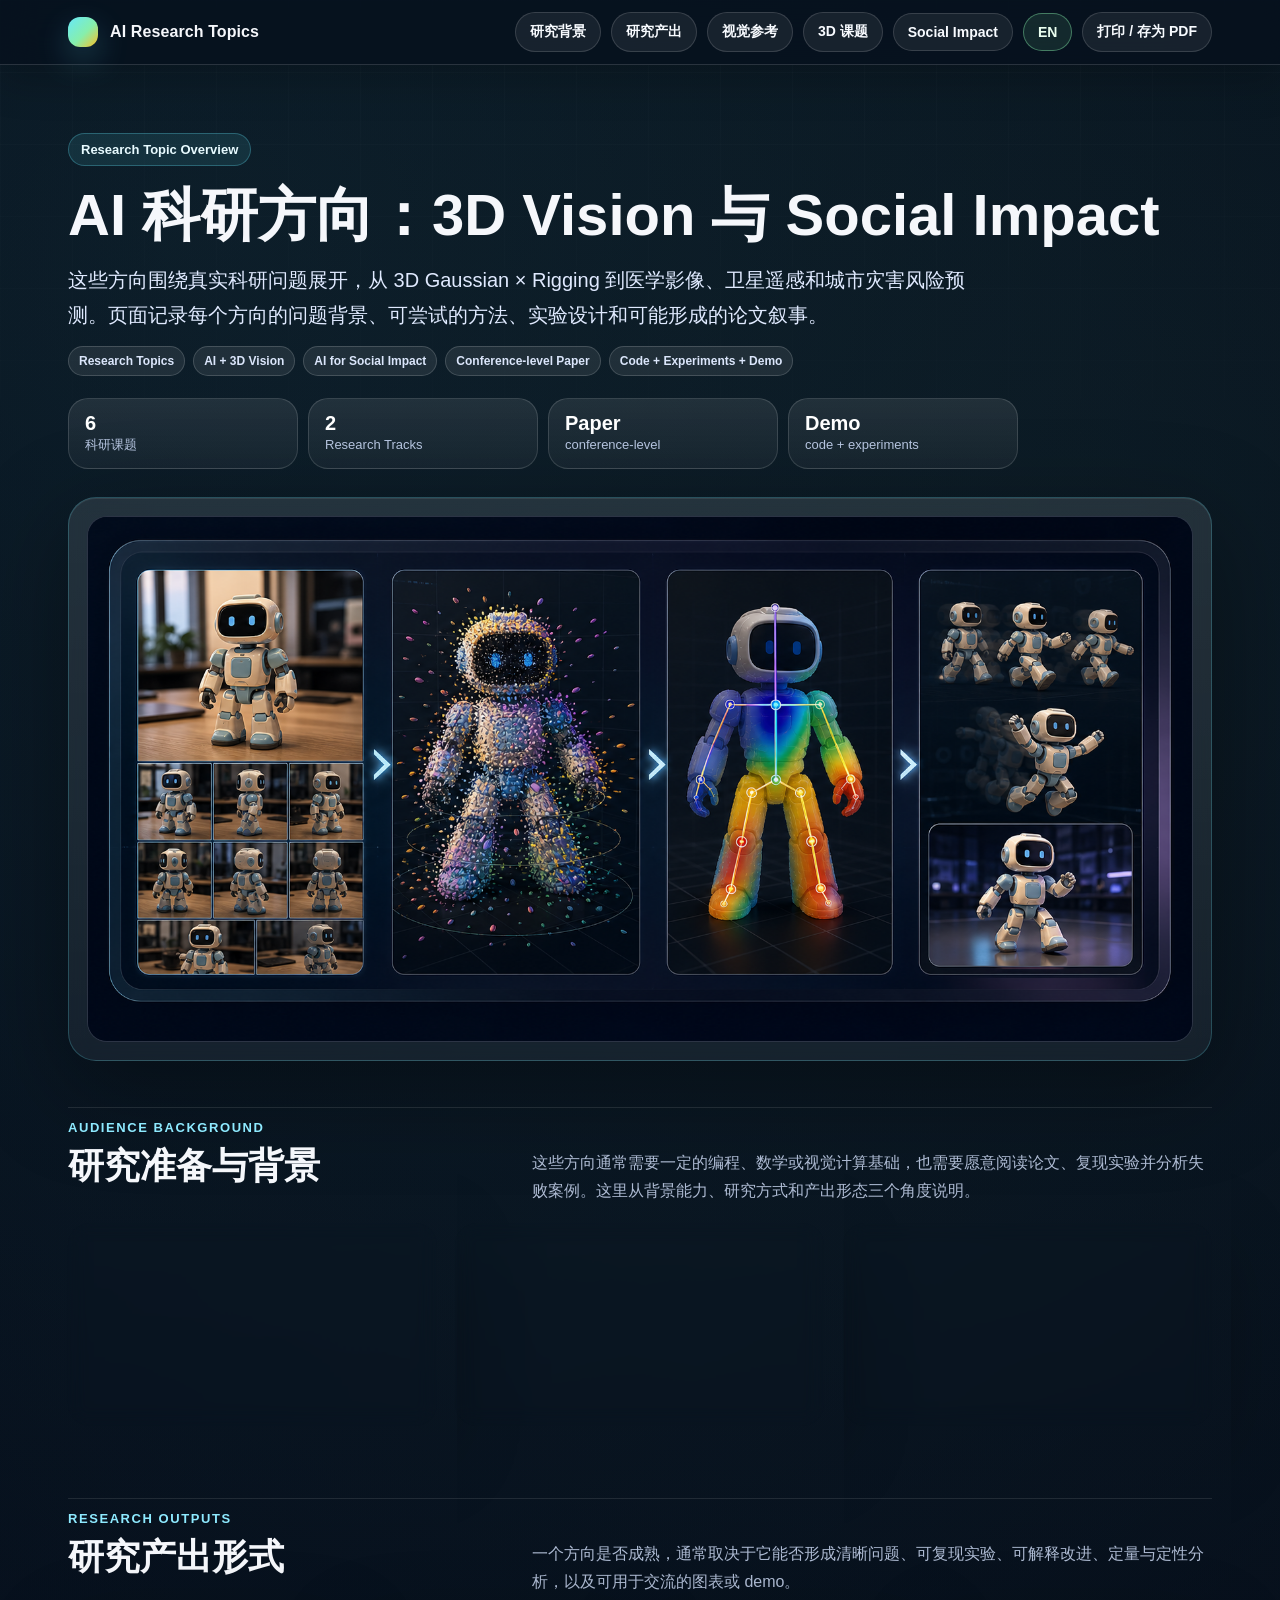
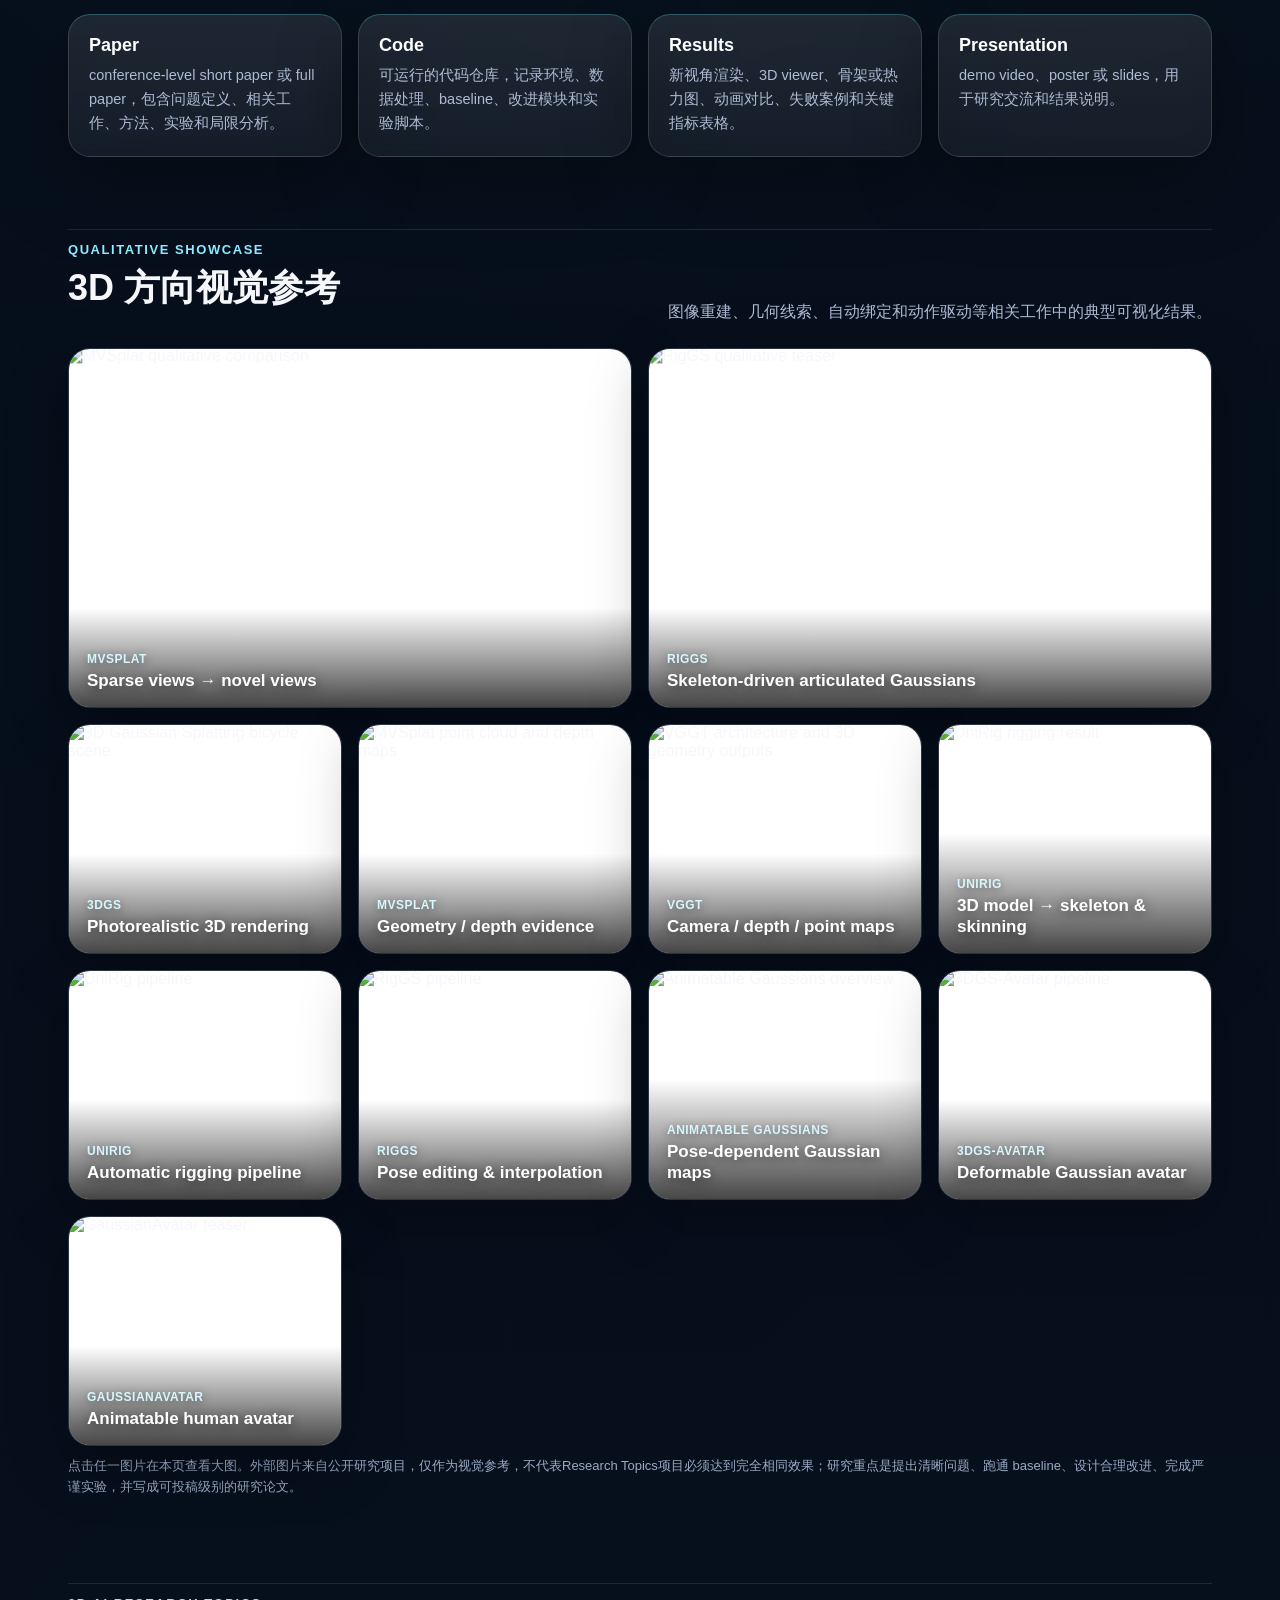
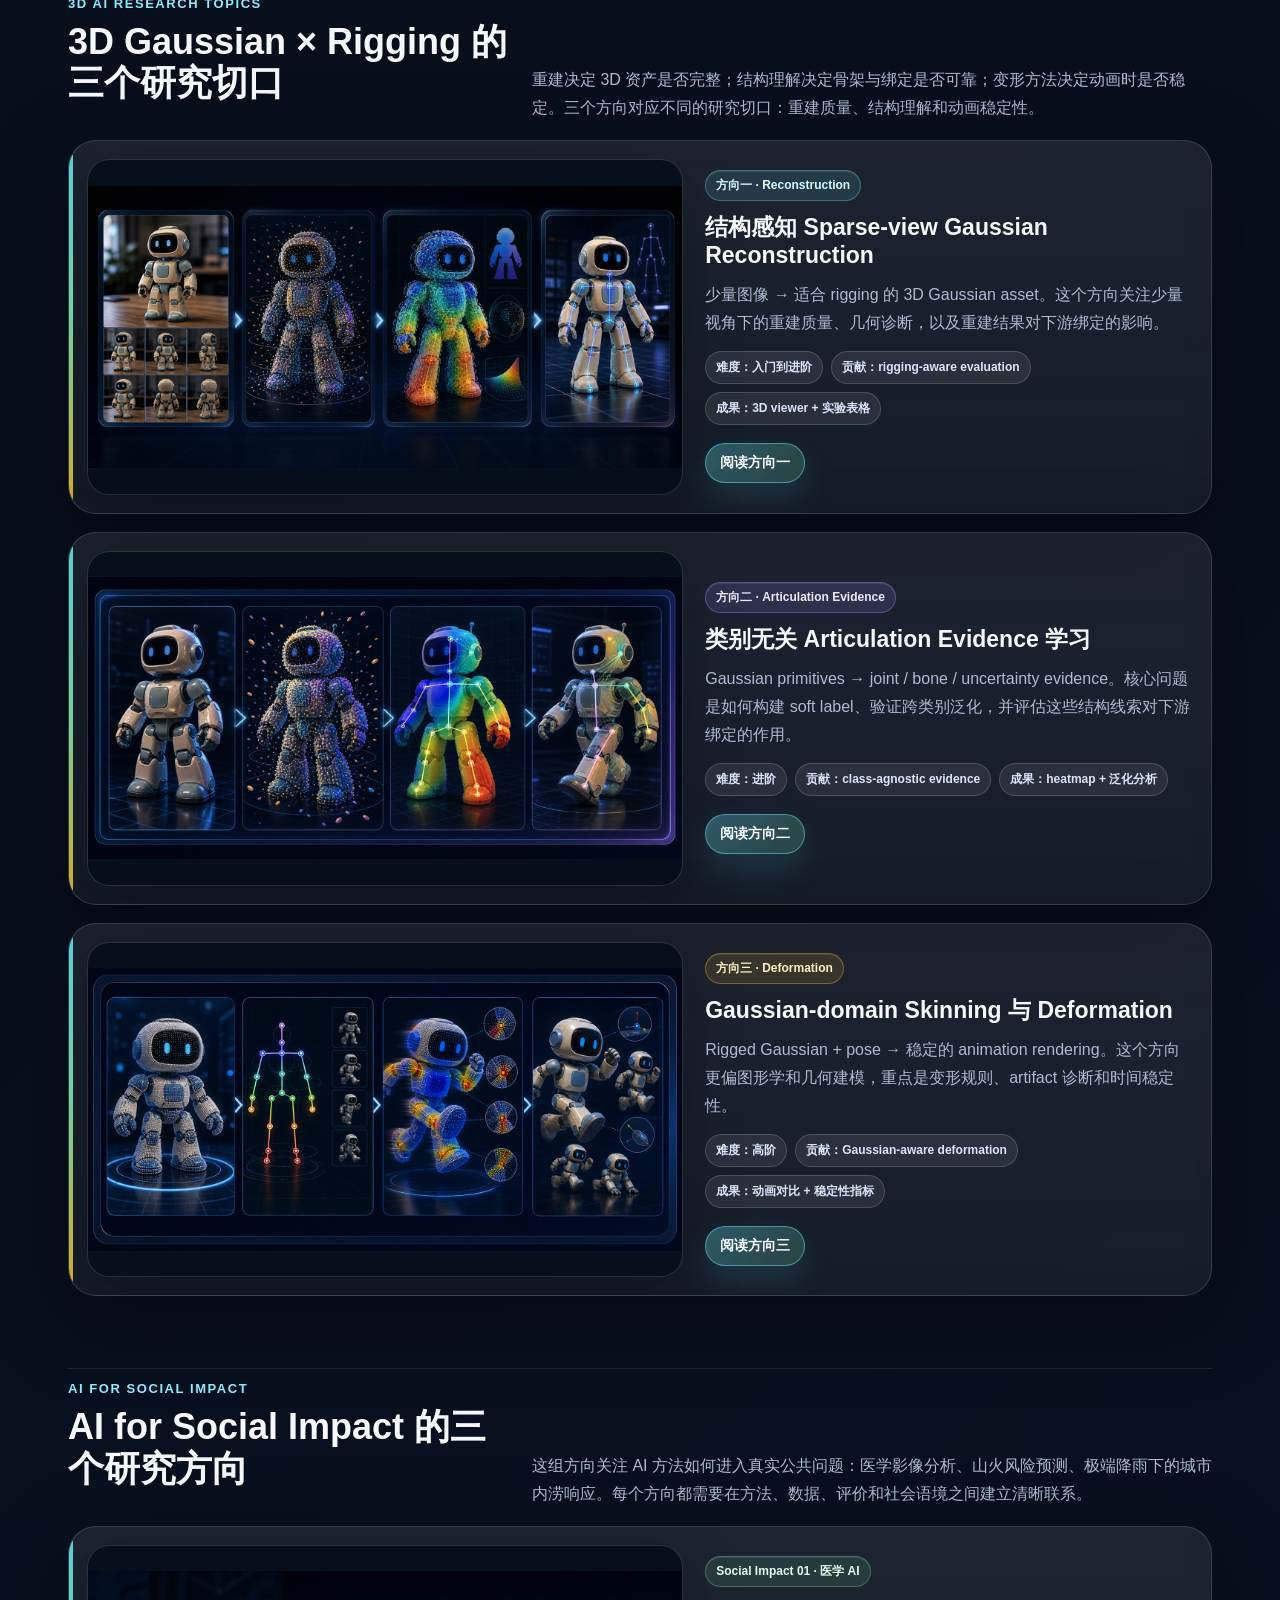
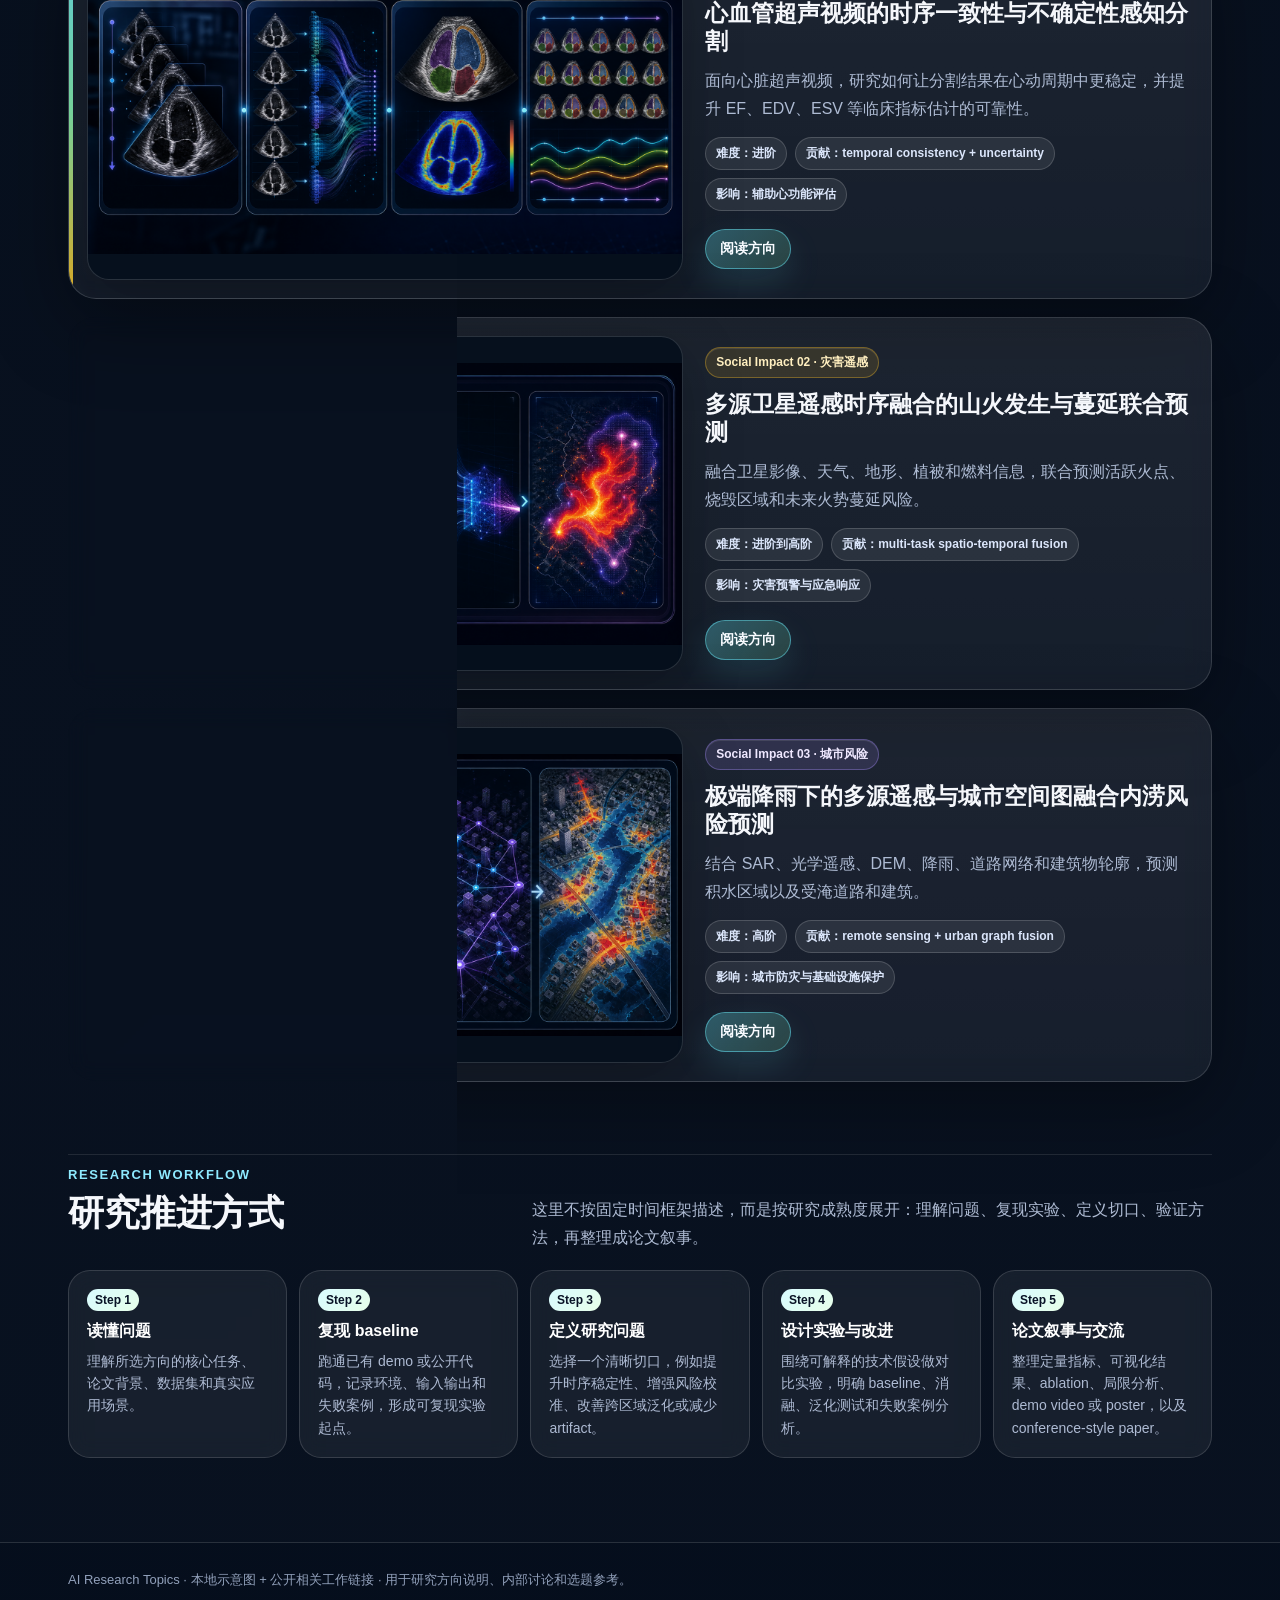
==== commit 3dfd7a81: "Refine research brief copy" ====
--- a/index.html
+++ b/index.html
@@ -1,12 +1,12 @@
 ﻿<!DOCTYPE html>
-<html lang="zh-CN"><head><meta charset="utf-8"><meta name="viewport" content="width=device-width, initial-scale=1"><link rel="stylesheet" href="assets/style.css"><title>学生 AI 科研课题总览</title><meta name="description" content="面向对科研有热爱和兴趣的学生的 AI 科研课题总览，覆盖 3D AI 与 AI for Social Impact，目标产出 conference-level short paper 或 full paper。"></head><body><nav class="nav"><div class="container nav-inner"><a class="brand" href="index.html"><span class="brand-mark"></span><span>Student AI Research Topics</span></a><div class="nav-links"><a class="nav-link" href="index.html#fit">适合谁</a><a class="nav-link" href="index.html#deliverables">交付成果</a><a class="nav-link" href="index.html#showcase">视觉结果</a><a class="nav-link" href="index.html#topics">3D 课题</a><a class="nav-link" href="index.html#social-impact">Social Impact</a><a class="nav-link" href="index_en.html">EN</a><button class="btn" onclick="window.print()">打印 / 存为 PDF</button></div></div></nav><main>
-<header class="hero visual-hero" id="overview"><div class="container"><div class="kicker">Student AI Research Program</div><h1>面向热爱科研的学生的 AI 科研项目</h1><p class="lead">围绕真实科研问题展开，从 3D Gaussian × Rigging 到医学影像、卫星遥感和城市灾害风险预测。项目目标不是做一个简单演示，而是形成完整、可复现、可展示，并有机会发展为 conference-level short paper 或 full paper 的研究工作。</p><div class="pills"><span class="pill">学生科研</span><span class="pill">AI + 3D Vision</span><span class="pill">AI for Social Impact</span><span class="pill">Conference-level Paper</span><span class="pill">Code + Experiments + Demo</span></div><div class="hero-metrics"><span><strong>6</strong>科研课题</span><span><strong>2</strong>Research Tracks</span><span><strong>Paper</strong>conference-level</span><span><strong>Demo</strong>code + experiments</span></div><div class="hero-card wide-teaser"><img src="assets/overview_pipeline_real.png" alt="从照片输入到3D Gaussian重建、骨架绑定和动画输出的真实风格流程图"></div></div></header>
+<html lang="zh-CN"><head><meta charset="utf-8"><meta name="viewport" content="width=device-width, initial-scale=1"><link rel="stylesheet" href="assets/style.css"><title>AI 科研方向总览</title><meta name="description" content="围绕 3D Vision 与 AI for Social Impact 的科研方向说明，关注真实问题、可复现实验和 conference-style research writing。"></head><body><nav class="nav"><div class="container nav-inner"><a class="brand" href="index.html"><span class="brand-mark"></span><span>AI Research Topics</span></a><div class="nav-links"><a class="nav-link" href="index.html#fit">研究背景</a><a class="nav-link" href="index.html#deliverables">研究产出</a><a class="nav-link" href="index.html#showcase">视觉参考</a><a class="nav-link" href="index.html#topics">3D 课题</a><a class="nav-link" href="index.html#social-impact">Social Impact</a><a class="nav-link" href="index_en.html">EN</a><button class="btn" onclick="window.print()">打印 / 存为 PDF</button></div></div></nav><main>
+<header class="hero visual-hero" id="overview"><div class="container"><div class="kicker">Research Topic Overview</div><h1>AI 科研方向：3D Vision 与 Social Impact</h1><p class="lead">这些方向围绕真实科研问题展开，从 3D Gaussian × Rigging 到医学影像、卫星遥感和城市灾害风险预测。页面记录每个方向的问题背景、可尝试的方法、实验设计和可能形成的论文叙事。</p><div class="pills"><span class="pill">Research Topics</span><span class="pill">AI + 3D Vision</span><span class="pill">AI for Social Impact</span><span class="pill">Conference-level Paper</span><span class="pill">Code + Experiments + Demo</span></div><div class="hero-metrics"><span><strong>6</strong>科研课题</span><span><strong>2</strong>Research Tracks</span><span><strong>Paper</strong>conference-level</span><span><strong>Demo</strong>code + experiments</span></div><div class="hero-card wide-teaser"><img src="assets/overview_pipeline_real.png" alt="从照片输入到3D Gaussian重建、骨架绑定和动画输出的真实风格流程图"></div></div></header>
 
-<section id="fit" class="section-tight"><div class="container"><div class="section-title"><div><div class="eyebrow">Audience Fit</div><h2>适合什么样的学生</h2></div><p>这个方向适合对科研有热爱和兴趣，并愿意把兴趣推进到真实科研流程的学生。家长可以从基础、投入方式和预期成果三个维度判断是否匹配。</p></div><div class="grid-3"><article class="card compact"><span class="badge">适合</span><h4>有技术兴趣的学生</h4><p>对 Python、AI、数学、计算机视觉、3D 建模或动画制作有兴趣，愿意阅读论文、跑实验、分析失败案例。</p></article><article class="card compact"><span class="badge purple">需要准备</span><h4>从复现走向研究</h4><p>学生需要先跑通 baseline，再通过可视化诊断提出可控改进，而不是只拼接现成工具或制作演示视频。</p></article><article class="card compact"><span class="badge gold">不适合</span><h4>只想快速出展示效果</h4><p>如果完全不想写代码、不愿意调试模型，或只追求短期视觉包装，这个方向的科研强度会偏高。</p></article></div></div></section>
+<section id="fit" class="section-tight"><div class="container"><div class="section-title"><div><div class="eyebrow">Audience Background</div><h2>研究准备与背景</h2></div><p>这些方向通常需要一定的编程、数学或视觉计算基础，也需要愿意阅读论文、复现实验并分析失败案例。这里从背景能力、研究方式和产出形态三个角度说明。</p></div><div class="grid-3"><article class="card compact"><span class="badge">背景</span><h4>技术兴趣与基础</h4><p>对 Python、AI、数学、计算机视觉、3D 建模或动画制作有兴趣，愿意阅读论文、跑实验、分析失败案例。</p></article><article class="card compact"><span class="badge purple">研究方式</span><h4>从复现走向问题定义</h4><p>通常需要先跑通 baseline，再通过可视化诊断提出可控改进，而不是只拼接现成工具或制作演示视频。</p></article><article class="card compact"><span class="badge gold">范围说明</span><h4>不止是演示效果</h4><p>如果只关注短期展示效果，而不愿意处理代码、数据、实验误差和方法局限，就很难形成真正的研究判断。</p></article></div></div></section>
 
-<section id="deliverables"><div class="container"><div class="section-title"><div><div class="eyebrow">Expected Deliverables</div><h2>预期交付是完整科研项目</h2></div><p>最终成果应能支撑论文级叙事：清晰问题、可复现实验、可解释改进、定量和定性结果，以及面向展示的 demo。</p></div><div class="grid-4 deliverable-grid"><article class="card compact"><strong>Paper</strong><p>conference-level short paper 或 full paper，包含问题定义、相关工作、方法、实验和局限分析。</p></article><article class="card compact"><strong>Code</strong><p>可运行的 GitHub 项目，记录环境、数据处理、baseline、改进模块和实验脚本。</p></article><article class="card compact"><strong>Results</strong><p>新视角渲染、3D viewer、骨架或热力图、动画对比、失败案例和关键指标表格。</p></article><article class="card compact"><strong>Presentation</strong><p>demo video、poster 或 slides，用于科研展示、申请材料和面试讲解。</p></article></div></div></section>
+<section id="deliverables"><div class="container"><div class="section-title"><div><div class="eyebrow">Research Outputs</div><h2>研究产出形式</h2></div><p>一个方向是否成熟，通常取决于它能否形成清晰问题、可复现实验、可解释改进、定量与定性分析，以及可用于交流的图表或 demo。</p></div><div class="grid-4 deliverable-grid"><article class="card compact"><strong>Paper</strong><p>conference-level short paper 或 full paper，包含问题定义、相关工作、方法、实验和局限分析。</p></article><article class="card compact"><strong>Code</strong><p>可运行的代码仓库，记录环境、数据处理、baseline、改进模块和实验脚本。</p></article><article class="card compact"><strong>Results</strong><p>新视角渲染、3D viewer、骨架或热力图、动画对比、失败案例和关键指标表格。</p></article><article class="card compact"><strong>Presentation</strong><p>demo video、poster 或 slides，用于研究交流和结果说明。</p></article></div></div></section>
 
-<section id="showcase" class="section-tight"><div class="container"><div class="section-title visual-title"><div><div class="eyebrow">Qualitative Showcase</div><h2>3D 方向视觉结果参考</h2></div><p>图像重建、几何线索、自动绑定和动作驱动等相关工作中的典型可视化结果。</p></div>
+<section id="showcase" class="section-tight"><div class="container"><div class="section-title visual-title"><div><div class="eyebrow">Qualitative Showcase</div><h2>3D 方向视觉参考</h2></div><p>图像重建、几何线索、自动绑定和动作驱动等相关工作中的典型可视化结果。</p></div>
 <div class="showcase-grid">
   <article class="showcase-card showcase-large"><button class="showcase-trigger" type="button" data-image="https://donydchen.github.io/mvsplat/static/images/sota_comparisons.png" data-title="MVSplat" data-subtitle="Sparse views → novel views" data-caption="少量输入视角生成可从新角度观看的 3D 表示。" data-source="https://donydchen.github.io/mvsplat/"><img src="https://donydchen.github.io/mvsplat/static/images/sota_comparisons.png" alt="MVSplat qualitative comparison" loading="lazy"><span class="zoom-hint">查看大图</span></button><div class="showcase-caption"><span>MVSplat</span><strong>Sparse views → novel views</strong></div></article>
   <article class="showcase-card showcase-large"><button class="showcase-trigger" type="button" data-image="https://yaoyx689.github.io/riggs_materials/teaser.png" data-title="RigGS" data-subtitle="Skeleton-driven articulated Gaussians" data-caption="骨架驱动的 articulated Gaussian 结果，展示从静态 3D 表示到可动资产的过渡。" data-source="https://yaoyx689.github.io/RigGS.html"><img src="https://yaoyx689.github.io/riggs_materials/teaser.png" alt="RigGS qualitative teaser" loading="lazy"><span class="zoom-hint">查看大图</span></button><div class="showcase-caption"><span>RigGS</span><strong>Skeleton-driven articulated Gaussians</strong></div></article>
@@ -20,15 +20,15 @@
   <article class="showcase-card"><button class="showcase-trigger" type="button" data-image="https://neuralbodies.github.io/3DGS-Avatar/images/pipeline.png" data-title="3DGS-Avatar" data-subtitle="Deformable Gaussian avatar" data-caption="通过可变形 Gaussian 表示实现 avatar 建模与动画。" data-source="https://neuralbodies.github.io/3DGS-Avatar/"><img src="https://neuralbodies.github.io/3DGS-Avatar/images/pipeline.png" alt="3DGS-Avatar pipeline" loading="lazy"><span class="zoom-hint">查看大图</span></button><div class="showcase-caption"><span>3DGS-Avatar</span><strong>Deformable Gaussian avatar</strong></div></article>
   <article class="showcase-card"><button class="showcase-trigger" type="button" data-image="https://huliangxiao.github.io/assets/GaussianAvatar/teaser.png" data-title="GaussianAvatar" data-subtitle="Animatable human avatar" data-caption="动态人像资产的 Gaussian 表示与动画结果。" data-source="https://huliangxiao.github.io/GaussianAvatar"><img src="https://huliangxiao.github.io/assets/GaussianAvatar/teaser.png" alt="GaussianAvatar teaser" loading="lazy"><span class="zoom-hint">查看大图</span></button><div class="showcase-caption"><span>GaussianAvatar</span><strong>Animatable human avatar</strong></div></article>
 </div>
-<p class="caption">点击任一图片在本页查看大图。外部图片来自公开研究项目，仅作为视觉参考，不代表学生科研项目必须达到完全相同效果；项目重点是提出清晰问题、跑通 baseline、设计合理改进、完成严谨实验，并写成可投稿级别的研究论文。</p></div></section>
+<p class="caption">点击任一图片在本页查看大图。外部图片来自公开研究项目，仅作为视觉参考，不代表Research Topics项目必须达到完全相同效果；研究重点是提出清晰问题、跑通 baseline、设计合理改进、完成严谨实验，并写成可投稿级别的研究论文。</p></div></section>
 
-<section id="topics"><div class="container"><div class="section-title"><div><div class="eyebrow">3D AI Research Topics</div><h2>3D Gaussian × Rigging 的三个关键环节</h2></div><p>重建决定 3D 资产是否完整；结构理解决定骨架与绑定是否可靠；变形方法决定动画时是否稳定。三个方向都可以发展成论文级项目，但难度和研究重点不同。</p></div><div class="topic-map"><article class="topic-card"><img src="assets/topic1_teaser_real.png" alt="课题一 teaser"><div><span class="badge">课题一 · 入门推荐</span><h3>结构感知 Sparse-view Gaussian Reconstruction</h3><p>少量图像 → 适合 rigging 的 3D Gaussian asset。适合作为学生进入 3D AI 科研的起点，重点是重建质量、几何诊断和下游绑定影响。</p><div class="pills"><span class="pill">难度：入门到进阶</span><span class="pill">贡献：rigging-aware evaluation</span><span class="pill">成果：3D viewer + 实验表格</span></div><a class="btn primary" href="01_rigging_aware_gaussian_reconstruction.html">查看课题一</a></div></article><article class="topic-card"><img src="assets/topic2_teaser_real.png" alt="课题二 teaser"><div><span class="badge purple">课题二 · 进阶研究</span><h3>类别无关 Articulation Evidence 学习</h3><p>Gaussian primitives → joint / bone / uncertainty evidence。适合做成更明确的机器学习研究，核心是 soft label、泛化实验和下游验证。</p><div class="pills"><span class="pill">难度：进阶</span><span class="pill">贡献：class-agnostic evidence</span><span class="pill">成果：heatmap + 泛化分析</span></div><a class="btn primary" href="02_class_agnostic_articulation_evidence.html">查看课题二</a></div></article><article class="topic-card"><img src="assets/topic3_teaser_real.png" alt="课题三 teaser"><div><span class="badge gold">课题三 · 高阶挑战</span><h3>Gaussian-domain Skinning 与 Deformation</h3><p>Rigged Gaussian + pose → 稳定的 animation rendering。适合图形学和几何基础更强的学生，重点是变形规则、artifact 诊断和时间稳定性。</p><div class="pills"><span class="pill">难度：高阶</span><span class="pill">贡献：Gaussian-aware deformation</span><span class="pill">成果：动画对比 + 稳定性指标</span></div><a class="btn primary" href="03_gaussian_domain_skinning_deformation.html">查看课题三</a></div></article></div></div></section>
+<section id="topics"><div class="container"><div class="section-title"><div><div class="eyebrow">3D AI Research Topics</div><h2>3D Gaussian × Rigging 的三个研究切口</h2></div><p>重建决定 3D 资产是否完整；结构理解决定骨架与绑定是否可靠；变形方法决定动画时是否稳定。三个方向对应不同的研究切口：重建质量、结构理解和动画稳定性。</p></div><div class="topic-map"><article class="topic-card"><img src="assets/topic1_teaser_real.png" alt="课题一 teaser"><div><span class="badge">方向一 · Reconstruction</span><h3>结构感知 Sparse-view Gaussian Reconstruction</h3><p>少量图像 → 适合 rigging 的 3D Gaussian asset。这个方向关注少量视角下的重建质量、几何诊断，以及重建结果对下游绑定的影响。</p><div class="pills"><span class="pill">难度：入门到进阶</span><span class="pill">贡献：rigging-aware evaluation</span><span class="pill">成果：3D viewer + 实验表格</span></div><a class="btn primary" href="01_rigging_aware_gaussian_reconstruction.html">阅读方向一</a></div></article><article class="topic-card"><img src="assets/topic2_teaser_real.png" alt="课题二 teaser"><div><span class="badge purple">方向二 · Articulation Evidence</span><h3>类别无关 Articulation Evidence 学习</h3><p>Gaussian primitives → joint / bone / uncertainty evidence。核心问题是如何构建 soft label、验证跨类别泛化，并评估这些结构线索对下游绑定的作用。</p><div class="pills"><span class="pill">难度：进阶</span><span class="pill">贡献：class-agnostic evidence</span><span class="pill">成果：heatmap + 泛化分析</span></div><a class="btn primary" href="02_class_agnostic_articulation_evidence.html">阅读方向二</a></div></article><article class="topic-card"><img src="assets/topic3_teaser_real.png" alt="课题三 teaser"><div><span class="badge gold">方向三 · Deformation</span><h3>Gaussian-domain Skinning 与 Deformation</h3><p>Rigged Gaussian + pose → 稳定的 animation rendering。这个方向更偏图形学和几何建模，重点是变形规则、artifact 诊断和时间稳定性。</p><div class="pills"><span class="pill">难度：高阶</span><span class="pill">贡献：Gaussian-aware deformation</span><span class="pill">成果：动画对比 + 稳定性指标</span></div><a class="btn primary" href="03_gaussian_domain_skinning_deformation.html">阅读方向三</a></div></article></div></div></section>
 
-<section id="social-impact" class="section-tight"><div class="container"><div class="section-title"><div><div class="eyebrow">AI for Social Impact</div><h2>科研 + Social Impact 的三个课题方向</h2></div><p>这组课题强调 AI 方法如何服务真实公共问题：医学影像辅助诊断、山火风险预测、极端降雨下的城市内涝响应。每个方向都保留论文级实验闭环，同时能讲清楚社会价值。</p></div><div class="topic-map"><article class="topic-card"><img src="assets/social_topic1_ultrasound_teaser_real.png" alt="心血管超声分割课题 teaser"><div><span class="badge green">Social Impact 01 · 医学 AI</span><h3>心血管超声视频的时序一致性与不确定性感知分割</h3><p>面向心脏超声视频，研究如何让分割结果在心动周期中更稳定，并提升 EF、EDV、ESV 等临床指标估计的可靠性。</p><div class="pills"><span class="pill">难度：进阶</span><span class="pill">贡献：temporal consistency + uncertainty</span><span class="pill">影响：辅助心功能评估</span></div><a class="btn primary" href="01_cardiovascular_ultrasound_segmentation.html">查看课题</a></div></article><article class="topic-card"><img src="assets/social_topic2_wildfire_teaser_real.png" alt="卫星山火预测课题 teaser"><div><span class="badge gold">Social Impact 02 · 灾害遥感</span><h3>多源卫星遥感时序融合的山火发生与蔓延联合预测</h3><p>融合卫星影像、天气、地形、植被和燃料信息，联合预测活跃火点、烧毁区域和未来火势蔓延风险。</p><div class="pills"><span class="pill">难度：进阶到高阶</span><span class="pill">贡献：multi-task spatio-temporal fusion</span><span class="pill">影响：灾害预警与应急响应</span></div><a class="btn primary" href="02_satellite_wildfire_prediction.html">查看课题</a></div></article><article class="topic-card"><img src="assets/social_topic3_flood_teaser_real.png" alt="城市内涝风险预测课题 teaser"><div><span class="badge purple">Social Impact 03 · 城市风险</span><h3>极端降雨下的多源遥感与城市空间图融合内涝风险预测</h3><p>结合 SAR、光学遥感、DEM、降雨、道路网络和建筑物轮廓，预测积水区域以及受淹道路和建筑。</p><div class="pills"><span class="pill">难度：高阶</span><span class="pill">贡献：remote sensing + urban graph fusion</span><span class="pill">影响：城市防灾与基础设施保护</span></div><a class="btn primary" href="03_urban_flood_risk_prediction.html">查看课题</a></div></article></div></div></section>
+<section id="social-impact" class="section-tight"><div class="container"><div class="section-title"><div><div class="eyebrow">AI for Social Impact</div><h2>AI for Social Impact 的三个研究方向</h2></div><p>这组方向关注 AI 方法如何进入真实公共问题：医学影像分析、山火风险预测、极端降雨下的城市内涝响应。每个方向都需要在方法、数据、评价和社会语境之间建立清晰联系。</p></div><div class="topic-map"><article class="topic-card"><img src="assets/social_topic1_ultrasound_teaser_real.png" alt="心血管超声分割课题 teaser"><div><span class="badge green">Social Impact 01 · 医学 AI</span><h3>心血管超声视频的时序一致性与不确定性感知分割</h3><p>面向心脏超声视频，研究如何让分割结果在心动周期中更稳定，并提升 EF、EDV、ESV 等临床指标估计的可靠性。</p><div class="pills"><span class="pill">难度：进阶</span><span class="pill">贡献：temporal consistency + uncertainty</span><span class="pill">影响：辅助心功能评估</span></div><a class="btn primary" href="01_cardiovascular_ultrasound_segmentation.html">阅读方向</a></div></article><article class="topic-card"><img src="assets/social_topic2_wildfire_teaser_real.png" alt="卫星山火预测课题 teaser"><div><span class="badge gold">Social Impact 02 · 灾害遥感</span><h3>多源卫星遥感时序融合的山火发生与蔓延联合预测</h3><p>融合卫星影像、天气、地形、植被和燃料信息，联合预测活跃火点、烧毁区域和未来火势蔓延风险。</p><div class="pills"><span class="pill">难度：进阶到高阶</span><span class="pill">贡献：multi-task spatio-temporal fusion</span><span class="pill">影响：灾害预警与应急响应</span></div><a class="btn primary" href="02_satellite_wildfire_prediction.html">阅读方向</a></div></article><article class="topic-card"><img src="assets/social_topic3_flood_teaser_real.png" alt="城市内涝风险预测课题 teaser"><div><span class="badge purple">Social Impact 03 · 城市风险</span><h3>极端降雨下的多源遥感与城市空间图融合内涝风险预测</h3><p>结合 SAR、光学遥感、DEM、降雨、道路网络和建筑物轮廓，预测积水区域以及受淹道路和建筑。</p><div class="pills"><span class="pill">难度：高阶</span><span class="pill">贡献：remote sensing + urban graph fusion</span><span class="pill">影响：城市防灾与基础设施保护</span></div><a class="btn primary" href="03_urban_flood_risk_prediction.html">阅读方向</a></div></article></div></div></section>
 
-<section><div class="container"><div class="section-title"><div><div class="eyebrow">Learning &amp; Mentoring Path</div><h2>学习路线与指导方向</h2></div><p>这里不按固定时间框架推进，而是按科研成熟度推进：从理解问题，到复现实验，再到形成论文贡献。</p></div><div class="timeline compact-timeline"><div class="stage"><span class="tag">Step 1</span><strong>读懂问题</strong><p>理解所选方向的核心任务、论文背景、数据集和真实应用场景。</p></div><div class="stage"><span class="tag">Step 2</span><strong>复现 baseline</strong><p>跑通已有 demo 或公开代码，记录环境、输入输出和失败案例，形成可复现实验起点。</p></div><div class="stage"><span class="tag">Step 3</span><strong>定义研究问题</strong><p>选择一个清晰切口，例如提升时序稳定性、增强风险校准、改善跨区域泛化或减少 artifact。</p></div><div class="stage"><span class="tag">Step 4</span><strong>设计实验与改进</strong><p>围绕可解释的技术假设做对比实验，明确 baseline、消融、泛化测试和失败案例分析。</p></div><div class="stage"><span class="tag">Step 5</span><strong>论文与展示</strong><p>整理定量指标、可视化结果、ablation、局限分析、demo video 或 poster，以及 conference-style paper。</p></div></div></div></section>
+<section><div class="container"><div class="section-title"><div><div class="eyebrow">Research Workflow</div><h2>研究推进方式</h2></div><p>这里不按固定时间框架描述，而是按研究成熟度展开：理解问题、复现实验、定义切口、验证方法，再整理成论文叙事。</p></div><div class="timeline compact-timeline"><div class="stage"><span class="tag">Step 1</span><strong>读懂问题</strong><p>理解所选方向的核心任务、论文背景、数据集和真实应用场景。</p></div><div class="stage"><span class="tag">Step 2</span><strong>复现 baseline</strong><p>跑通已有 demo 或公开代码，记录环境、输入输出和失败案例，形成可复现实验起点。</p></div><div class="stage"><span class="tag">Step 3</span><strong>定义研究问题</strong><p>选择一个清晰切口，例如提升时序稳定性、增强风险校准、改善跨区域泛化或减少 artifact。</p></div><div class="stage"><span class="tag">Step 4</span><strong>设计实验与改进</strong><p>围绕可解释的技术假设做对比实验，明确 baseline、消融、泛化测试和失败案例分析。</p></div><div class="stage"><span class="tag">Step 5</span><strong>论文叙事与交流</strong><p>整理定量指标、可视化结果、ablation、局限分析、demo video 或 poster，以及 conference-style paper。</p></div></div></div></section>
 
-<div class="lightbox" id="showcaseLightbox" aria-hidden="true" role="dialog" aria-modal="true" aria-label="视觉结果大图预览">
+<div class="lightbox" id="showcaseLightbox" aria-hidden="true" role="dialog" aria-modal="true" aria-label="视觉参考大图预览">
   <div class="lightbox-backdrop" data-lightbox-close></div>
   <div class="lightbox-panel" role="document">
     <button class="lightbox-close" type="button" aria-label="关闭" data-lightbox-close>×</button>
@@ -81,4 +81,4 @@
   });
 })();
 </script>
-</main><footer class="footer"><div class="container">Student AI Research Topics · 本地示意图 + 公开相关工作链接 · 用于项目介绍、内部讨论和研究选题说明。</div></footer></body></html>
+</main><footer class="footer"><div class="container">AI Research Topics · 本地示意图 + 公开相关工作链接 · 用于研究方向说明、内部讨论和选题参考。</div></footer></body></html>
